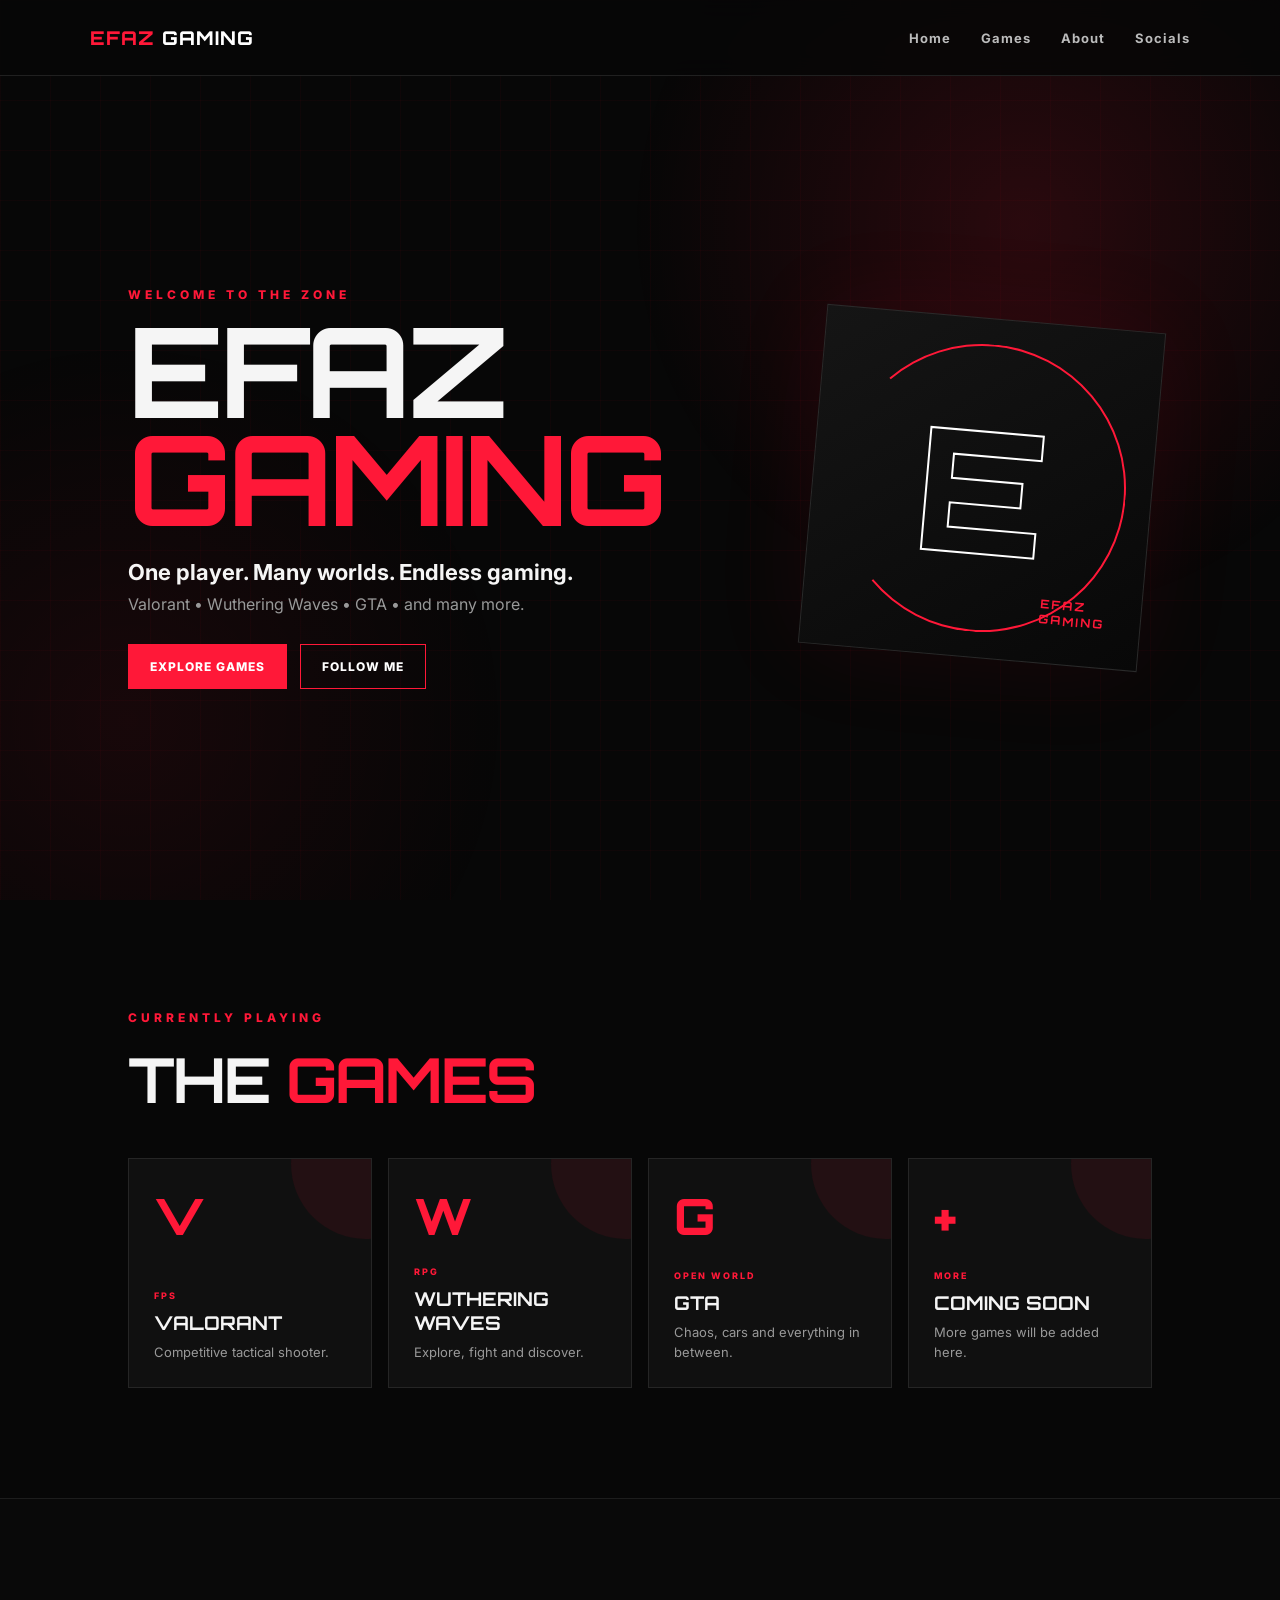
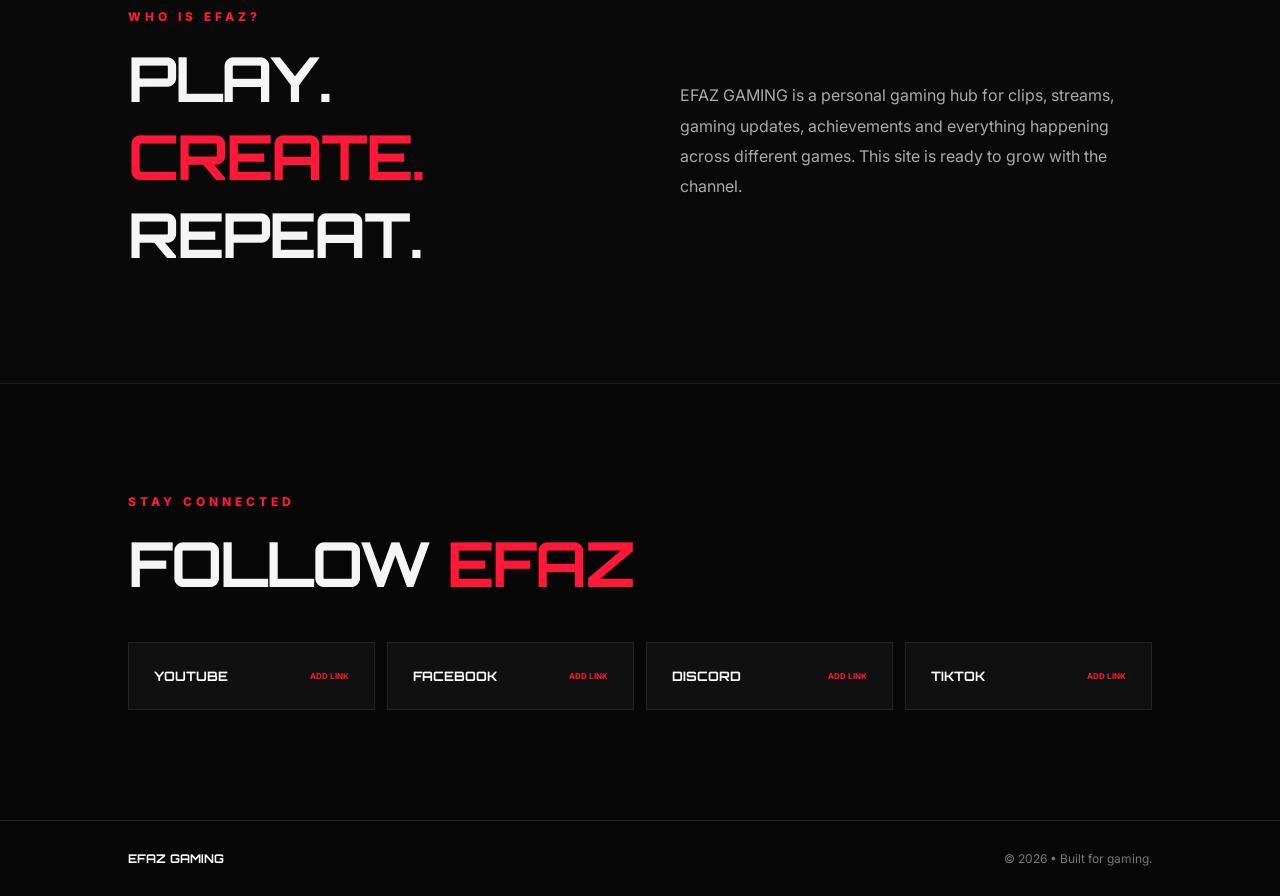
==== index.html @ 0eecc6de "Add files via upload" ====
<!DOCTYPE html>
<html lang="en">
<head>
<meta charset="UTF-8">
<meta name="viewport" content="width=device-width, initial-scale=1.0">
<title>EFAZ GAMING | Multi-Game Creator</title>
<meta name="description" content="EFAZ GAMING — Valorant, Wuthering Waves, GTA and more.">
<link rel="preconnect" href="https://fonts.googleapis.com">
<link rel="preconnect" href="https://fonts.gstatic.com" crossorigin>
<link href="https://fonts.googleapis.com/css2?family=Orbitron:wght@500;700;800&family=Inter:wght@400;600;700&display=swap" rel="stylesheet">
<link rel="stylesheet" href="style.css">
</head>
<body>
<div class="grid-bg"></div>

<header>
  <a class="brand" href="#home"><span>EFAZ</span> GAMING</a>
  <button class="menu" aria-label="Open menu">☰</button>
  <nav>
    <a href="#home">Home</a>
    <a href="#games">Games</a>
    <a href="#about">About</a>
    <a href="#socials">Socials</a>
  </nav>
</header>

<main>
<section id="home" class="hero">
  <div class="hero-copy">
    <p class="eyebrow">WELCOME TO THE ZONE</p>
    <h1>EFAZ<br><span>GAMING</span></h1>
    <p class="lead">One player. Many worlds. Endless gaming.</p>
    <p class="sub">Valorant • Wuthering Waves • GTA • and many more.</p>
    <div class="buttons">
      <a class="btn primary" href="#games">EXPLORE GAMES</a>
      <a class="btn ghost" href="#socials">FOLLOW ME</a>
    </div>
  </div>
  <div class="hero-mark">
    <div class="ring"></div>
    <div class="mark-text">E</div>
    <div class="mark-small">EFAZ<br>GAMING</div>
  </div>
</section>

<section id="games" class="section">
  <div class="section-head">
    <p class="eyebrow">CURRENTLY PLAYING</p>
    <h2>THE <span>GAMES</span></h2>
  </div>
  <div class="cards">
    <article class="card valorant">
      <div class="game-icon">V</div>
      <div><span class="tag">FPS</span><h3>VALORANT</h3><p>Competitive tactical shooter.</p></div>
    </article>
    <article class="card wuwa">
      <div class="game-icon">W</div>
      <div><span class="tag">RPG</span><h3>WUTHERING WAVES</h3><p>Explore, fight and discover.</p></div>
    </article>
    <article class="card gta">
      <div class="game-icon">G</div>
      <div><span class="tag">OPEN WORLD</span><h3>GTA</h3><p>Chaos, cars and everything in between.</p></div>
    </article>
    <article class="card more">
      <div class="game-icon">+</div>
      <div><span class="tag">MORE</span><h3>COMING SOON</h3><p>More games will be added here.</p></div>
    </article>
  </div>
</section>

<section id="about" class="about section">
  <div>
    <p class="eyebrow">WHO IS EFAZ?</p>
    <h2>PLAY. <span>CREATE.</span> REPEAT.</h2>
  </div>
  <p>EFAZ GAMING is a personal gaming hub for clips, streams, gaming updates, achievements and everything happening across different games. This site is ready to grow with the channel.</p>
</section>

<section id="socials" class="section socials">
  <div class="section-head">
    <p class="eyebrow">STAY CONNECTED</p>
    <h2>FOLLOW <span>EFAZ</span></h2>
  </div>
  <div class="social-grid">
    <a href="#" class="social">YOUTUBE <small>ADD LINK</small></a>
    <a href="#" class="social">FACEBOOK <small>ADD LINK</small></a>
    <a href="#" class="social">DISCORD <small>ADD LINK</small></a>
    <a href="#" class="social">TIKTOK <small>ADD LINK</small></a>
  </div>
</section>
</main>

<footer>
  <strong>EFAZ GAMING</strong>
  <span>© 2026 • Built for gaming.</span>
</footer>

<script>
const menu = document.querySelector('.menu');
const nav = document.querySelector('nav');
menu.addEventListener('click', () => nav.classList.toggle('open'));
document.querySelectorAll('nav a').forEach(a => a.addEventListener('click', () => nav.classList.remove('open')));
</script>
</body>
</html>
---- style.css ----
*{box-sizing:border-box;margin:0;padding:0}
:root{--red:#ff1838;--bg:#070707;--panel:#101010;--text:#f5f5f5;--muted:#999}
html{scroll-behavior:smooth}
body{background:var(--bg);color:var(--text);font-family:Inter,Arial,sans-serif;overflow-x:hidden}
.grid-bg{position:fixed;inset:0;z-index:-2;background:linear-gradient(rgba(255,24,56,.035) 1px,transparent 1px),linear-gradient(90deg,rgba(255,24,56,.035) 1px,transparent 1px);background-size:50px 50px}
body:before{content:"";position:fixed;inset:0;z-index:-1;background:radial-gradient(circle at 80% 25%,rgba(255,24,56,.14),transparent 32%),radial-gradient(circle at 10% 80%,rgba(255,24,56,.07),transparent 28%)}
header{height:76px;display:flex;align-items:center;justify-content:space-between;padding:0 7%;border-bottom:1px solid #202020;background:rgba(7,7,7,.82);backdrop-filter:blur(12px);position:sticky;top:0;z-index:10}
.brand{font:800 19px Orbitron,sans-serif;color:#fff;text-decoration:none;letter-spacing:1px}.brand span{color:var(--red)}
nav{display:flex;gap:30px}nav a{color:#bbb;text-decoration:none;font-size:13px;font-weight:700;letter-spacing:1px}nav a:hover{color:var(--red)}
.menu{display:none;background:none;border:0;color:#fff;font-size:25px}
.hero{min-height:calc(100vh - 76px);display:flex;align-items:center;justify-content:space-between;padding:70px 10%;gap:40px}
.hero-copy{max-width:700px}.eyebrow{color:var(--red);font-size:12px;font-weight:800;letter-spacing:4px;margin-bottom:15px}
h1,h2,h3,.brand{font-family:Orbitron,sans-serif}h1{font-size:clamp(58px,10vw,125px);line-height:.86;letter-spacing:-4px}h1 span,h2 span{color:var(--red)}
.lead{font-size:22px;font-weight:700;margin-top:27px}.sub{color:var(--muted);margin-top:9px}
.buttons{display:flex;gap:13px;margin-top:30px}.btn{padding:14px 21px;text-decoration:none;font-weight:800;font-size:12px;letter-spacing:1px;border:1px solid var(--red);transition:.2s}.primary{background:var(--red);color:#fff}.ghost{color:#fff}.btn:hover{transform:translateY(-3px);box-shadow:0 10px 30px rgba(255,24,56,.2)}
.hero-mark{width:340px;height:340px;border:1px solid #2a2a2a;position:relative;display:grid;place-items:center;transform:rotate(5deg);background:linear-gradient(145deg,#151515,#080808);box-shadow:0 0 100px rgba(255,24,56,.08)}
.ring{position:absolute;inset:25px;border:2px solid var(--red);border-radius:50%;border-left-color:transparent;animation:spin 8s linear infinite}.mark-text{font:800 170px Orbitron;color:transparent;-webkit-text-stroke:2px #fff}.mark-small{position:absolute;bottom:36px;right:35px;font:700 12px Orbitron;color:var(--red);letter-spacing:2px}
.section{padding:110px 10%}.section-head{margin-bottom:40px}h2{font-size:clamp(34px,5vw,62px);letter-spacing:-2px}
.cards{display:grid;grid-template-columns:repeat(4,1fr);gap:16px}.card{min-height:230px;background:var(--panel);border:1px solid #252525;padding:25px;display:flex;flex-direction:column;justify-content:space-between;position:relative;overflow:hidden;transition:.25s}.card:after{content:"";position:absolute;width:150px;height:150px;border-radius:50%;right:-70px;top:-70px;background:var(--red);opacity:.08}.card:hover{transform:translateY(-7px);border-color:#555}.game-icon{font:800 50px Orbitron;color:var(--red)}.tag{font-size:9px;color:var(--red);letter-spacing:2px;font-weight:800}.card h3{font-size:19px;margin:8px 0}.card p{font-size:13px;color:var(--muted);line-height:1.5}
.about{display:grid;grid-template-columns:1fr 1fr;gap:80px;align-items:center;border-top:1px solid #1d1d1d;border-bottom:1px solid #1d1d1d;background:#090909}.about>p{color:#aaa;line-height:1.9;font-size:16px}
.social-grid{display:grid;grid-template-columns:repeat(4,1fr);gap:12px}.social{padding:25px;background:#101010;border:1px solid #222;color:#fff;text-decoration:none;font:700 13px Orbitron;display:flex;justify-content:space-between;gap:15px}.social:hover{border-color:var(--red)}.social small{color:var(--red);font:700 8px Inter;align-self:center}
footer{padding:30px 10%;border-top:1px solid #222;display:flex;justify-content:space-between;color:#777;font-size:12px}footer strong{color:#fff;font-family:Orbitron}
@keyframes spin{to{transform:rotate(360deg)}}
@media(max-width:800px){header{padding:0 6%}.menu{display:block}nav{display:none;position:absolute;top:76px;left:0;right:0;background:#0b0b0b;padding:25px 7%;flex-direction:column;border-bottom:1px solid #222}.open{display:flex}.hero{padding:65px 7%;min-height:auto;flex-direction:column;align-items:flex-start}.hero-mark{width:250px;height:250px;align-self:center}.mark-text{font-size:120px}.cards{grid-template-columns:1fr 1fr}.about{grid-template-columns:1fr;gap:30px}.social-grid{grid-template-columns:1fr 1fr}.section{padding:80px 7%}footer{padding:25px 7%;flex-direction:column;gap:8px}}
@media(max-width:500px){.cards,.social-grid{grid-template-columns:1fr}.hero-mark{display:none}.buttons{flex-wrap:wrap}h1{font-size:65px}}
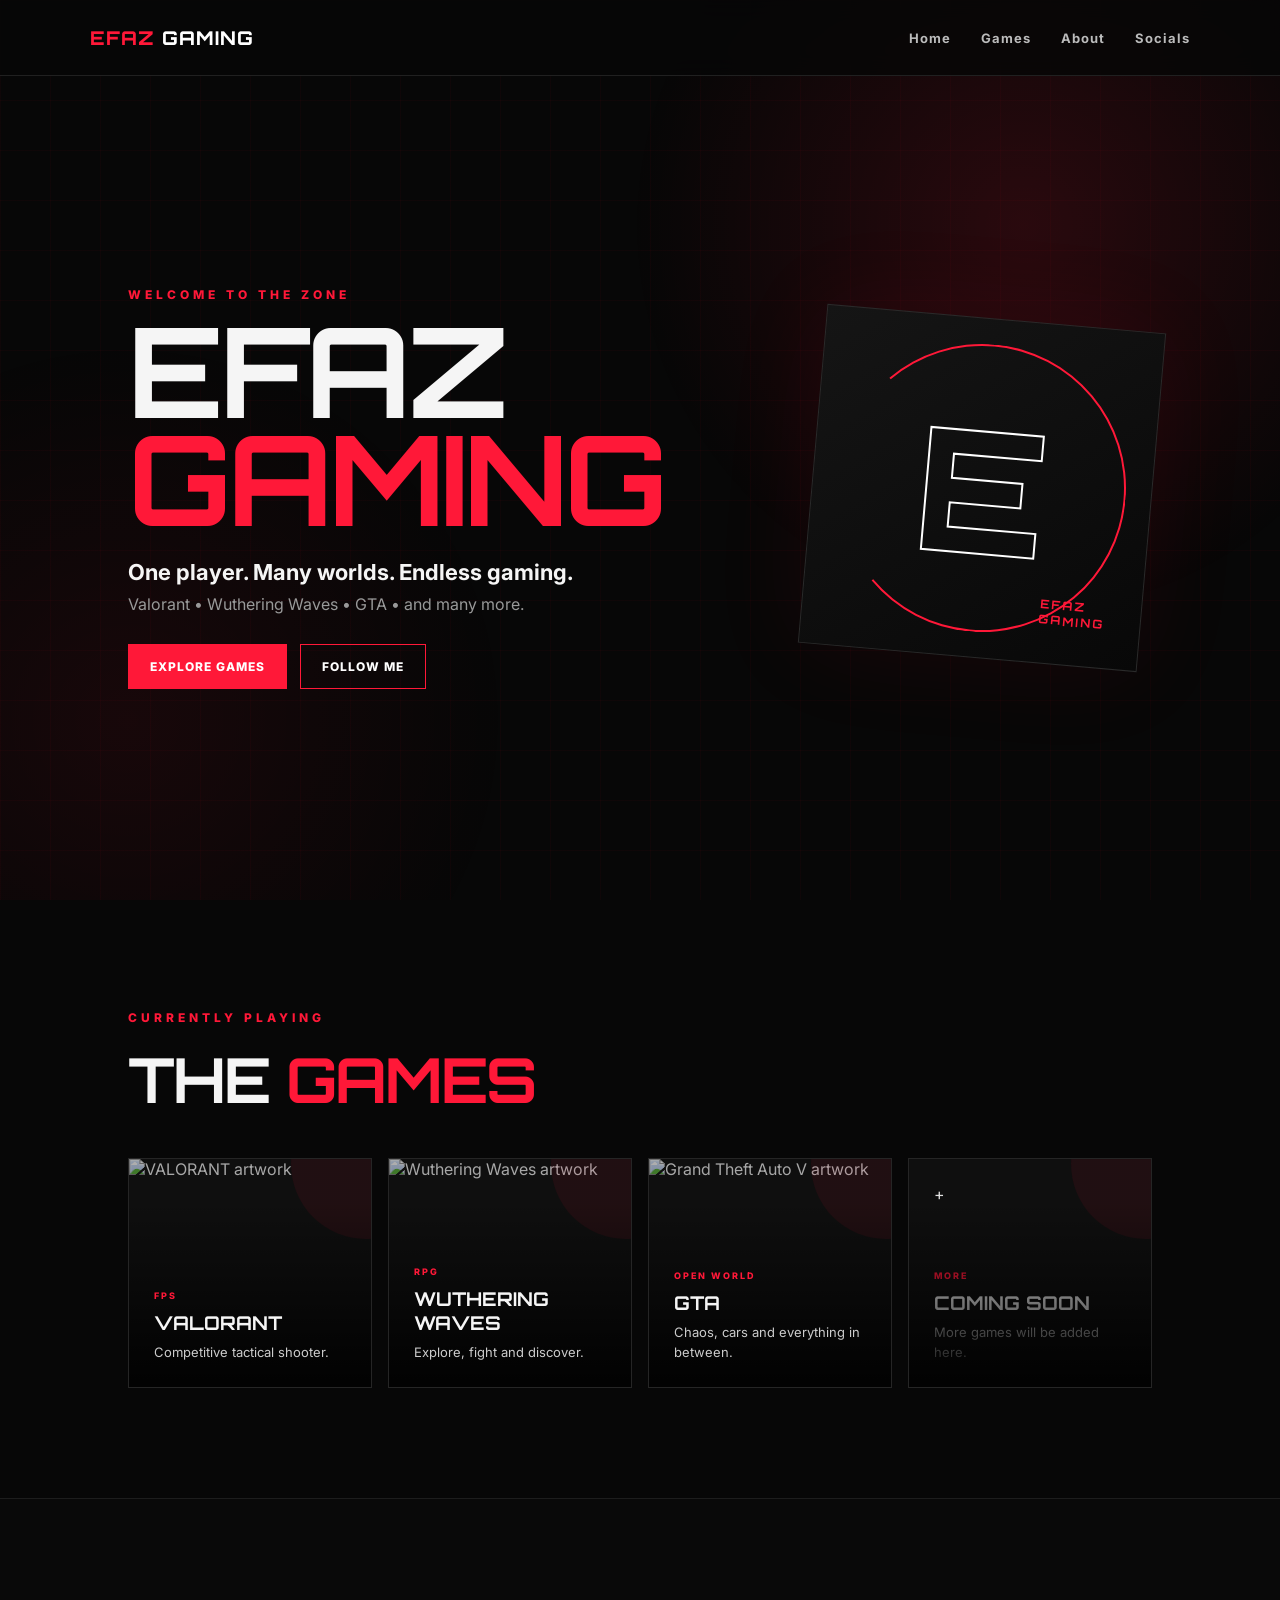
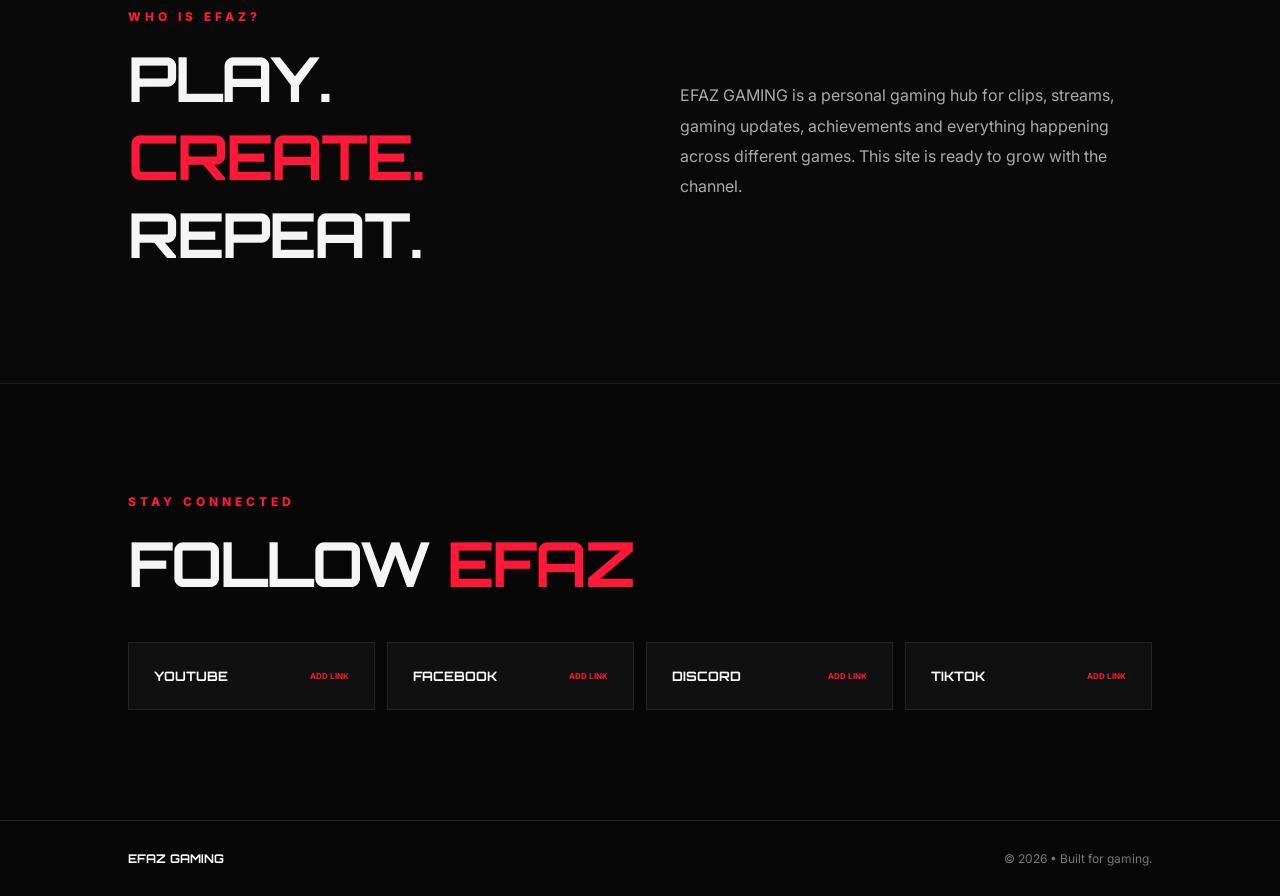
==== commit c8d97de9: "Add files via upload" ====
--- a/index.html
+++ b/index.html
@@ -50,16 +50,16 @@
   </div>
   <div class="cards">
     <article class="card valorant">
-      <div class="game-icon">V</div>
-      <div><span class="tag">FPS</span><h3>VALORANT</h3><p>Competitive tactical shooter.</p></div>
+      <img class="game-photo" src="https://www.washingtonpost.com/resizer/L-FezVuIJTTa89o_Wqt5HbWWnUs%3D/arc-anglerfish-washpost-prod-washpost/public/5RSLEPTG25GRZKEN6ITNF6R4MM.jpg" alt="VALORANT artwork">
+      <div class="card-content"><span class="tag">FPS</span><h3>VALORANT</h3><p>Competitive tactical shooter.</p></div>
     </article>
     <article class="card wuwa">
-      <div class="game-icon">W</div>
-      <div><span class="tag">RPG</span><h3>WUTHERING WAVES</h3><p>Explore, fight and discover.</p></div>
+      <img class="game-photo" src="https://cdn.gameleap.com/images/articles/art_w_45o2HeRx/art-img_f4Iwv8Th5/1x.webp" alt="Wuthering Waves artwork">
+      <div class="card-content"><span class="tag">RPG</span><h3>WUTHERING WAVES</h3><p>Explore, fight and discover.</p></div>
     </article>
     <article class="card gta">
-      <div class="game-icon">G</div>
-      <div><span class="tag">OPEN WORLD</span><h3>GTA</h3><p>Chaos, cars and everything in between.</p></div>
+      <img class="game-photo" src="https://img.huffingtonpost.com/asset/5d02bf252400005117909416.jpeg?ops=scalefit_1440" alt="Grand Theft Auto V artwork">
+      <div class="card-content"><span class="tag">OPEN WORLD</span><h3>GTA</h3><p>Chaos, cars and everything in between.</p></div>
     </article>
     <article class="card more">
       <div class="game-icon">+</div>
--- a/style.css
+++ b/style.css
@@ -16,7 +16,7 @@
 .hero-mark{width:340px;height:340px;border:1px solid #2a2a2a;position:relative;display:grid;place-items:center;transform:rotate(5deg);background:linear-gradient(145deg,#151515,#080808);box-shadow:0 0 100px rgba(255,24,56,.08)}
 .ring{position:absolute;inset:25px;border:2px solid var(--red);border-radius:50%;border-left-color:transparent;animation:spin 8s linear infinite}.mark-text{font:800 170px Orbitron;color:transparent;-webkit-text-stroke:2px #fff}.mark-small{position:absolute;bottom:36px;right:35px;font:700 12px Orbitron;color:var(--red);letter-spacing:2px}
 .section{padding:110px 10%}.section-head{margin-bottom:40px}h2{font-size:clamp(34px,5vw,62px);letter-spacing:-2px}
-.cards{display:grid;grid-template-columns:repeat(4,1fr);gap:16px}.card{min-height:230px;background:var(--panel);border:1px solid #252525;padding:25px;display:flex;flex-direction:column;justify-content:space-between;position:relative;overflow:hidden;transition:.25s}.card:after{content:"";position:absolute;width:150px;height:150px;border-radius:50%;right:-70px;top:-70px;background:var(--red);opacity:.08}.card:hover{transform:translateY(-7px);border-color:#555}.game-icon{font:800 50px Orbitron;color:var(--red)}.tag{font-size:9px;color:var(--red);letter-spacing:2px;font-weight:800}.card h3{font-size:19px;margin:8px 0}.card p{font-size:13px;color:var(--muted);line-height:1.5}
+.cards{display:grid;grid-template-columns:repeat(4,1fr);gap:16px}.card{min-height:230px;background:var(--panel);border:1px solid #252525;padding:25px;display:flex;flex-direction:column;justify-content:space-between;position:relative;overflow:hidden;transition:.25s}.card:after{content:"";position:absolute;width:150px;height:150px;border-radius:50%;right:-70px;top:-70px;background:var(--red);opacity:.08}.card:hover{transform:translateY(-7px);border-color:#555}.game-photo{position:absolute;inset:0;width:100%;height:100%;object-fit:cover;opacity:.72;transition:.35s}.card:before{content:"";position:absolute;inset:0;z-index:1;background:linear-gradient(180deg,rgba(0,0,0,.08) 20%,rgba(0,0,0,.9) 100%)}.card-content{position:relative;z-index:2;margin-top:auto}.card:hover .game-photo{transform:scale(1.06);opacity:.88}.tag{font-size:9px;color:var(--red);letter-spacing:2px;font-weight:800}.card h3{font-size:19px;margin:8px 0}.card p{font-size:13px;color:#ccc;line-height:1.5}
 .about{display:grid;grid-template-columns:1fr 1fr;gap:80px;align-items:center;border-top:1px solid #1d1d1d;border-bottom:1px solid #1d1d1d;background:#090909}.about>p{color:#aaa;line-height:1.9;font-size:16px}
 .social-grid{display:grid;grid-template-columns:repeat(4,1fr);gap:12px}.social{padding:25px;background:#101010;border:1px solid #222;color:#fff;text-decoration:none;font:700 13px Orbitron;display:flex;justify-content:space-between;gap:15px}.social:hover{border-color:var(--red)}.social small{color:var(--red);font:700 8px Inter;align-self:center}
 footer{padding:30px 10%;border-top:1px solid #222;display:flex;justify-content:space-between;color:#777;font-size:12px}footer strong{color:#fff;font-family:Orbitron}
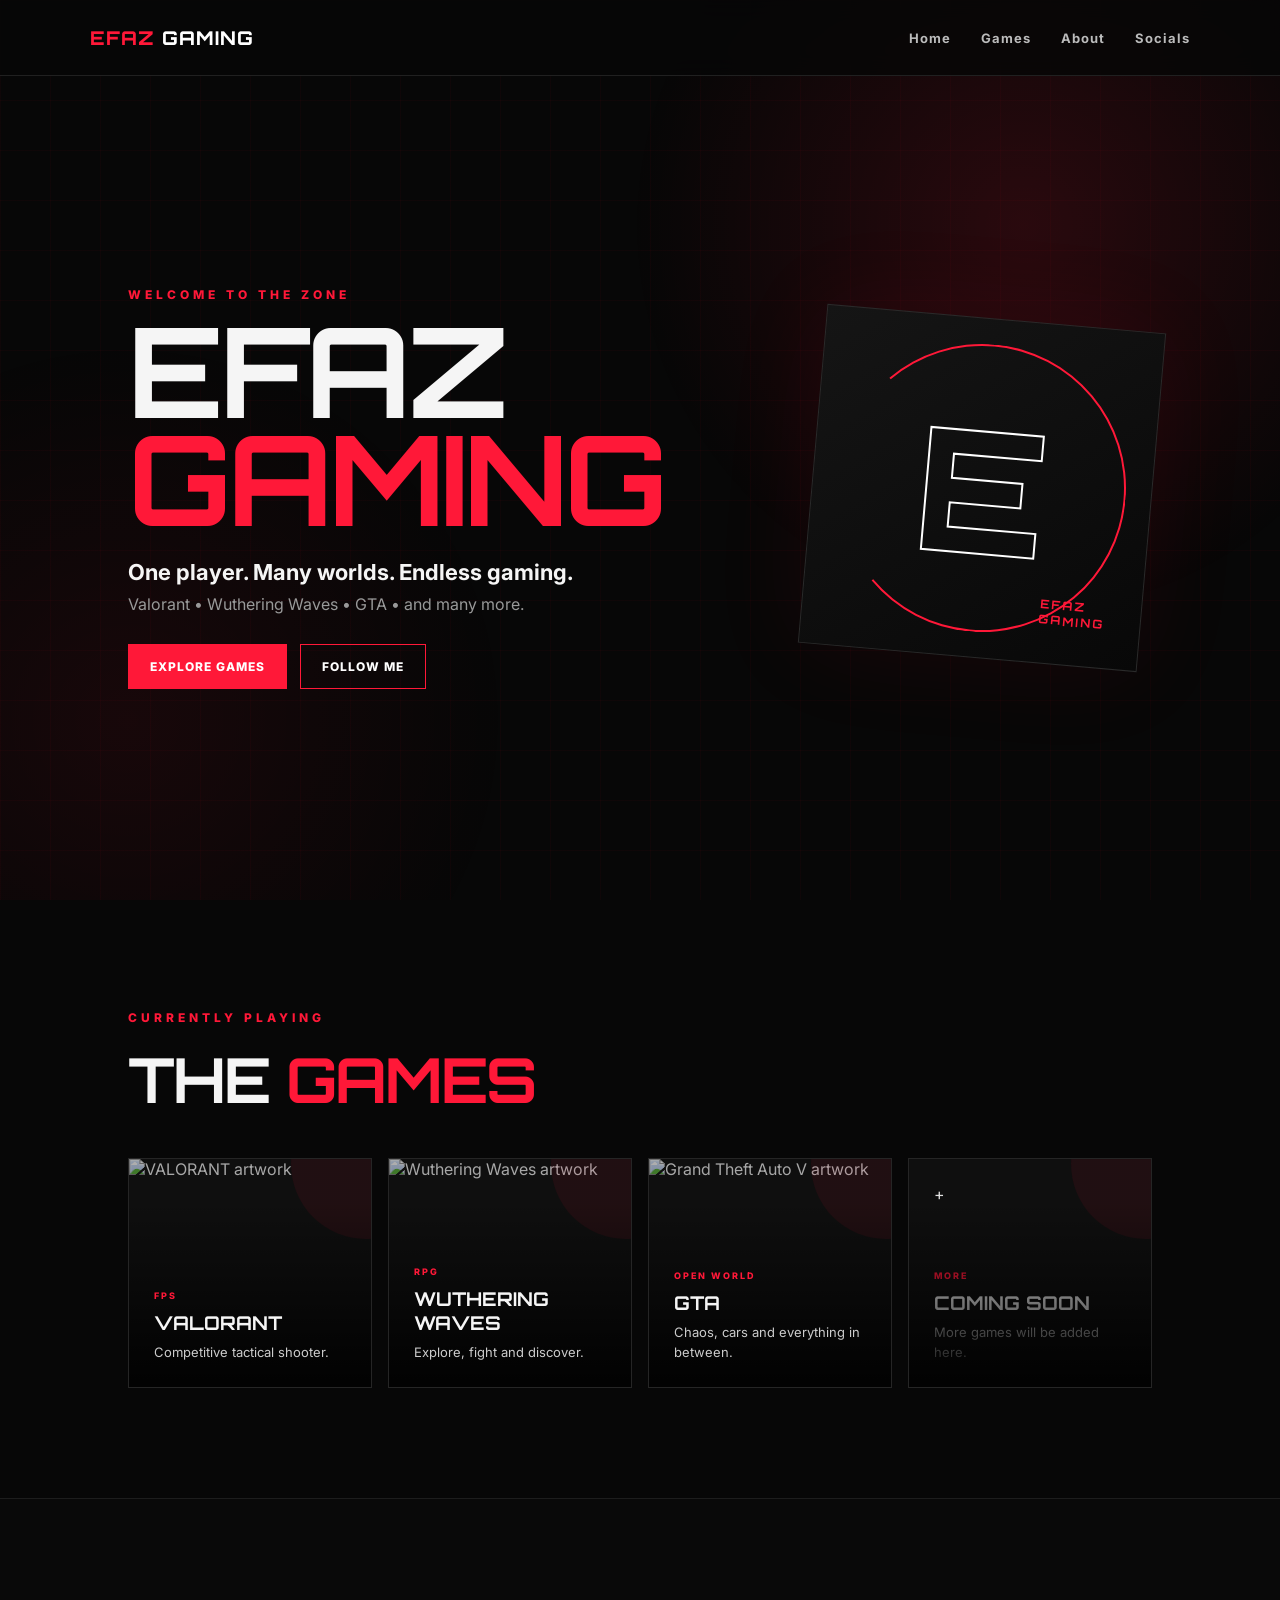
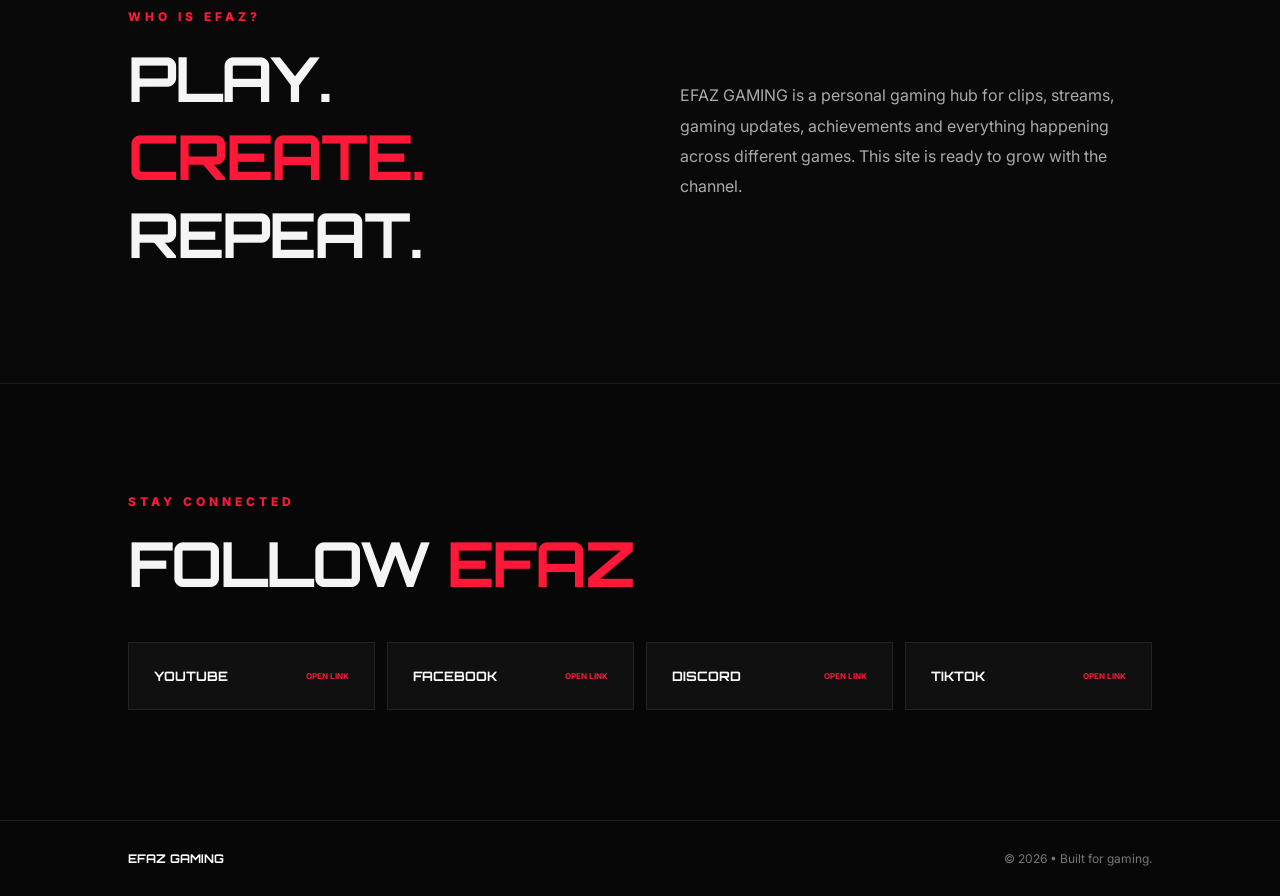
==== commit 8aa3500e: "Add files via upload" ====
--- a/index.html
+++ b/index.html
@@ -14,85 +14,88 @@
 <div class="grid-bg"></div>
 
 <header>
-  <a class="brand" href="#home"><span>EFAZ</span> GAMING</a>
-  <button class="menu" aria-label="Open menu">☰</button>
-  <nav>
-    <a href="#home">Home</a>
-    <a href="#games">Games</a>
-    <a href="#about">About</a>
-    <a href="#socials">Socials</a>
-  </nav>
+<a class="brand" href="#home"><span>EFAZ</span> GAMING</a>
+<button class="menu" aria-label="Open menu">☰</button>
+<nav>
+<a href="#home">Home</a>
+<a href="#games">Games</a>
+<a href="#about">About</a>
+<a href="#socials">Socials</a>
+</nav>
 </header>
 
 <main>
 <section id="home" class="hero">
-  <div class="hero-copy">
-    <p class="eyebrow">WELCOME TO THE ZONE</p>
-    <h1>EFAZ<br><span>GAMING</span></h1>
-    <p class="lead">One player. Many worlds. Endless gaming.</p>
-    <p class="sub">Valorant • Wuthering Waves • GTA • and many more.</p>
-    <div class="buttons">
-      <a class="btn primary" href="#games">EXPLORE GAMES</a>
-      <a class="btn ghost" href="#socials">FOLLOW ME</a>
-    </div>
-  </div>
-  <div class="hero-mark">
-    <div class="ring"></div>
-    <div class="mark-text">E</div>
-    <div class="mark-small">EFAZ<br>GAMING</div>
-  </div>
+<div class="hero-copy">
+<p class="eyebrow">WELCOME TO THE ZONE</p>
+<h1>EFAZ<br><span>GAMING</span></h1>
+<p class="lead">One player. Many worlds. Endless gaming.</p>
+<p class="sub">Valorant • Wuthering Waves • GTA • and many more.</p>
+<div class="buttons">
+<a class="btn primary" href="#games">EXPLORE GAMES</a>
+<a class="btn ghost" href="#socials">FOLLOW ME</a>
+</div>
+</div>
+<div class="hero-mark">
+<div class="ring"></div>
+<div class="mark-text">E</div>
+<div class="mark-small">EFAZ<br>GAMING</div>
+</div>
 </section>
 
 <section id="games" class="section">
-  <div class="section-head">
-    <p class="eyebrow">CURRENTLY PLAYING</p>
-    <h2>THE <span>GAMES</span></h2>
-  </div>
-  <div class="cards">
-    <article class="card valorant">
-      <img class="game-photo" src="https://www.washingtonpost.com/resizer/L-FezVuIJTTa89o_Wqt5HbWWnUs%3D/arc-anglerfish-washpost-prod-washpost/public/5RSLEPTG25GRZKEN6ITNF6R4MM.jpg" alt="VALORANT artwork">
-      <div class="card-content"><span class="tag">FPS</span><h3>VALORANT</h3><p>Competitive tactical shooter.</p></div>
-    </article>
-    <article class="card wuwa">
-      <img class="game-photo" src="https://cdn.gameleap.com/images/articles/art_w_45o2HeRx/art-img_f4Iwv8Th5/1x.webp" alt="Wuthering Waves artwork">
-      <div class="card-content"><span class="tag">RPG</span><h3>WUTHERING WAVES</h3><p>Explore, fight and discover.</p></div>
-    </article>
-    <article class="card gta">
-      <img class="game-photo" src="https://img.huffingtonpost.com/asset/5d02bf252400005117909416.jpeg?ops=scalefit_1440" alt="Grand Theft Auto V artwork">
-      <div class="card-content"><span class="tag">OPEN WORLD</span><h3>GTA</h3><p>Chaos, cars and everything in between.</p></div>
-    </article>
-    <article class="card more">
-      <div class="game-icon">+</div>
-      <div><span class="tag">MORE</span><h3>COMING SOON</h3><p>More games will be added here.</p></div>
-    </article>
-  </div>
+<div class="section-head">
+<p class="eyebrow">CURRENTLY PLAYING</p>
+<h2>THE <span>GAMES</span></h2>
+</div>
+<div class="cards">
+<article class="card valorant">
+<img class="game-photo" src="https://www.washingtonpost.com/resizer/L-FezVuIJTTa89o_Wqt5HbWWnUs%3D/arc-anglerfish-washpost-prod-washpost/public/5RSLEPTG25GRZKEN6ITNF6R4MM.jpg" alt="VALORANT artwork">
+<div class="card-content"><span class="tag">FPS</span><h3>VALORANT</h3><p>Competitive tactical shooter.</p></div>
+</article>
+
+<article class="card wuwa">
+<img class="game-photo" src="https://cdn.gameleap.com/images/articles/art_w_45o2HeRx/art-img_f4Iwv8Th5/1x.webp" alt="Wuthering Waves artwork">
+<div class="card-content"><span class="tag">RPG</span><h3>WUTHERING WAVES</h3><p>Explore, fight and discover.</p></div>
+</article>
+
+<article class="card gta">
+<img class="game-photo" src="https://img.huffingtonpost.com/asset/5d02bf252400005117909416.jpeg?ops=scalefit_1440" alt="Grand Theft Auto V artwork">
+<div class="card-content"><span class="tag">OPEN WORLD</span><h3>GTA</h3><p>Chaos, cars and everything in between.</p></div>
+</article>
+
+<article class="card more">
+<div class="game-icon">+</div>
+<div><span class="tag">MORE</span><h3>COMING SOON</h3><p>More games will be added here.</p></div>
+</article>
+</div>
 </section>
 
 <section id="about" class="about section">
-  <div>
-    <p class="eyebrow">WHO IS EFAZ?</p>
-    <h2>PLAY. <span>CREATE.</span> REPEAT.</h2>
-  </div>
-  <p>EFAZ GAMING is a personal gaming hub for clips, streams, gaming updates, achievements and everything happening across different games. This site is ready to grow with the channel.</p>
+<div>
+<p class="eyebrow">WHO IS EFAZ?</p>
+<h2>PLAY. <span>CREATE.</span> REPEAT.</h2>
+</div>
+<p>EFAZ GAMING is a personal gaming hub for clips, streams, gaming updates, achievements and everything happening across different games. This site is ready to grow with the channel.</p>
 </section>
 
 <section id="socials" class="section socials">
-  <div class="section-head">
-    <p class="eyebrow">STAY CONNECTED</p>
-    <h2>FOLLOW <span>EFAZ</span></h2>
-  </div>
-  <div class="social-grid">
-    <a href="#" class="social">YOUTUBE <small>ADD LINK</small></a>
-    <a href="#" class="social">FACEBOOK <small>ADD LINK</small></a>
-    <a href="#" class="social">DISCORD <small>ADD LINK</small></a>
-    <a href="#" class="social">TIKTOK <small>ADD LINK</small></a>
-  </div>
+<div class="section-head">
+<p class="eyebrow">STAY CONNECTED</p>
+<h2>FOLLOW <span>EFAZ</span></h2>
+</div>
+<div class="social-grid">
+<a href="https://youtube.com/@efaz123-h5h?si=s19gViumEplDOBd8" target="_blank" rel="noopener noreferrer" class="social">YOUTUBE <small>OPEN LINK</small></a>
+<a href="https://www.facebook.com/share/19hkDodcZb/" target="_blank" rel="noopener noreferrer" class="social">FACEBOOK <small>OPEN LINK</small></a>
+<a href="https://discord.gg/YcXfSS2XP" target="_blank" rel="noopener noreferrer" class="social">DISCORD <small>OPEN LINK</small></a>
+<a href="https://www.tiktok.com/@erfanul_efaz1?_r=1&_t=ZS-9AEYnXAh1Va" target="_blank" rel="noopener noreferrer" class="social">TIKTOK <small>OPEN LINK</small></a>
+</div>
 </section>
 </main>
 
 <footer>
-  <strong>EFAZ GAMING</strong>
-  <span>© 2026 • Built for gaming.</span>
+<strong>EFAZ GAMING</strong>
+<span>© 2026 • Built for gaming.</span>
 </footer>
 
 <script>
@@ -102,4 +105,4 @@
 document.querySelectorAll('nav a').forEach(a => a.addEventListener('click', () => nav.classList.remove('open')));
 </script>
 </body>
-</html>+</html>
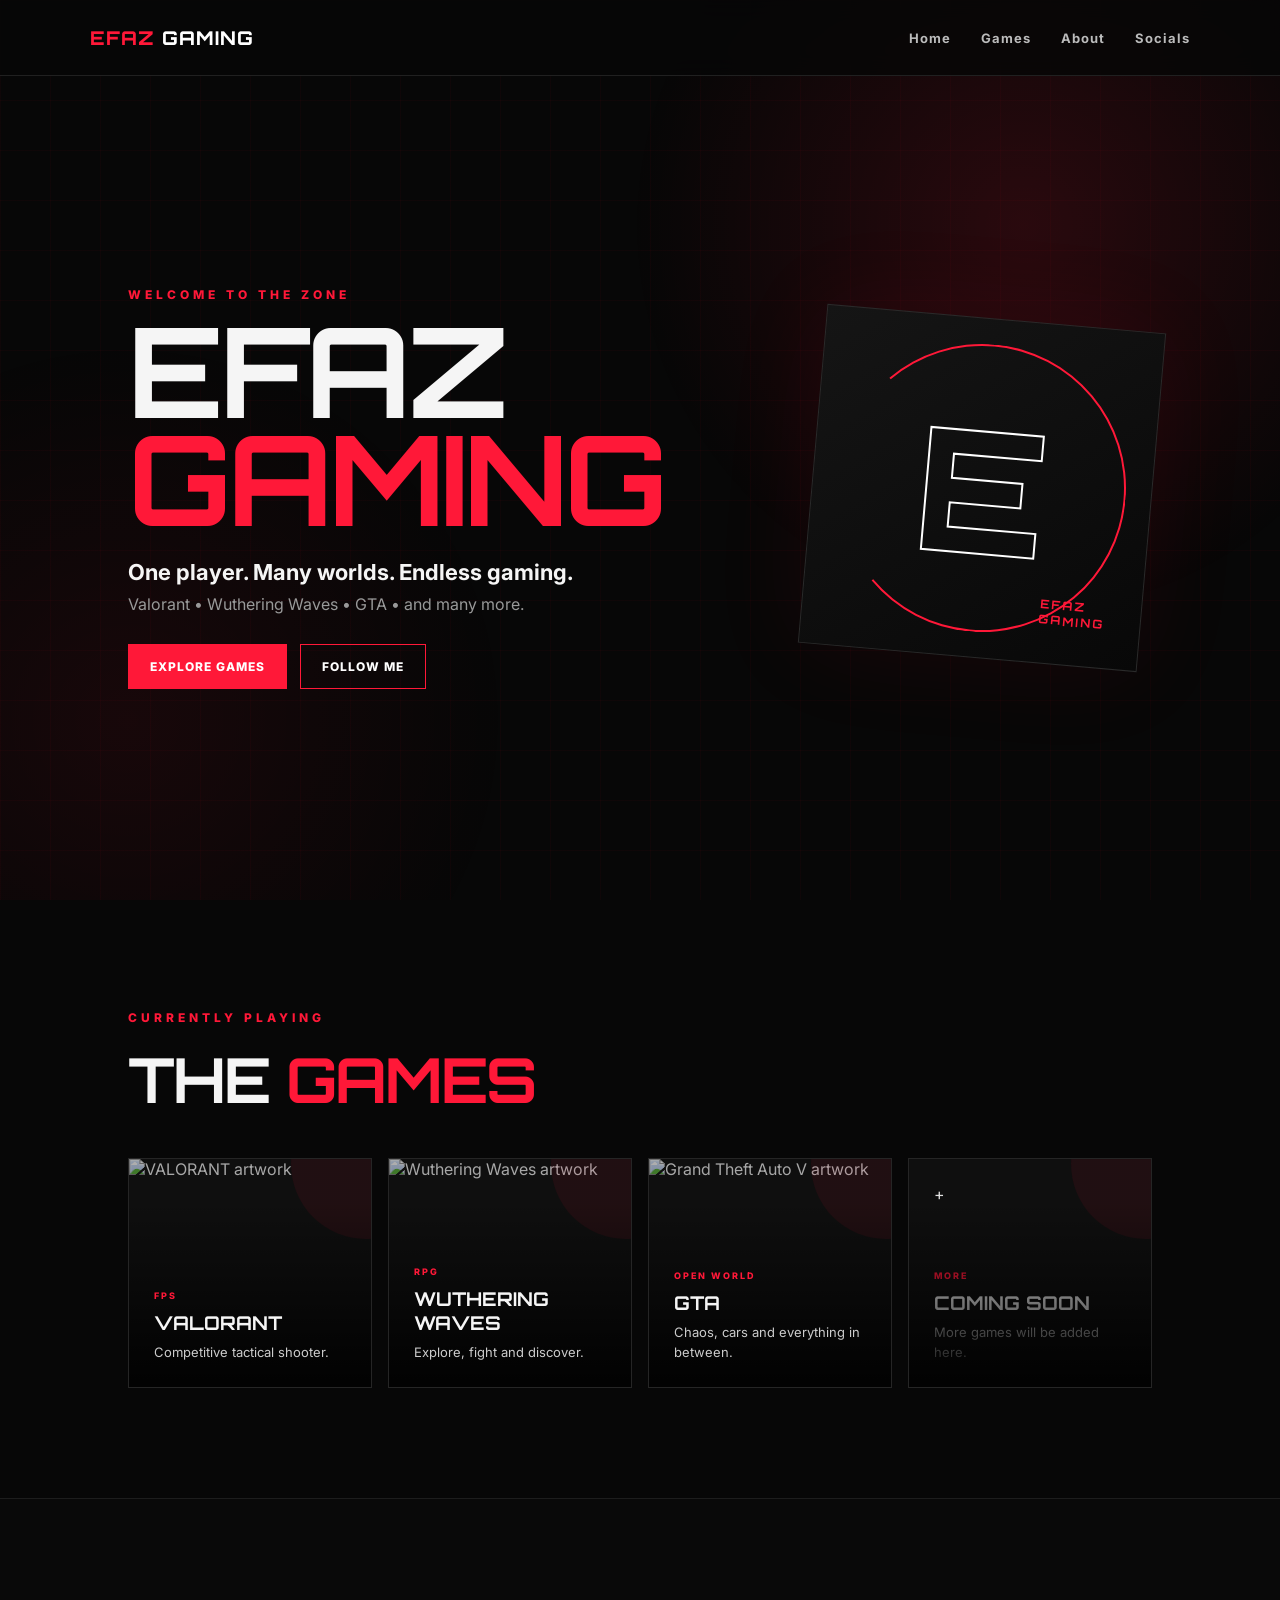
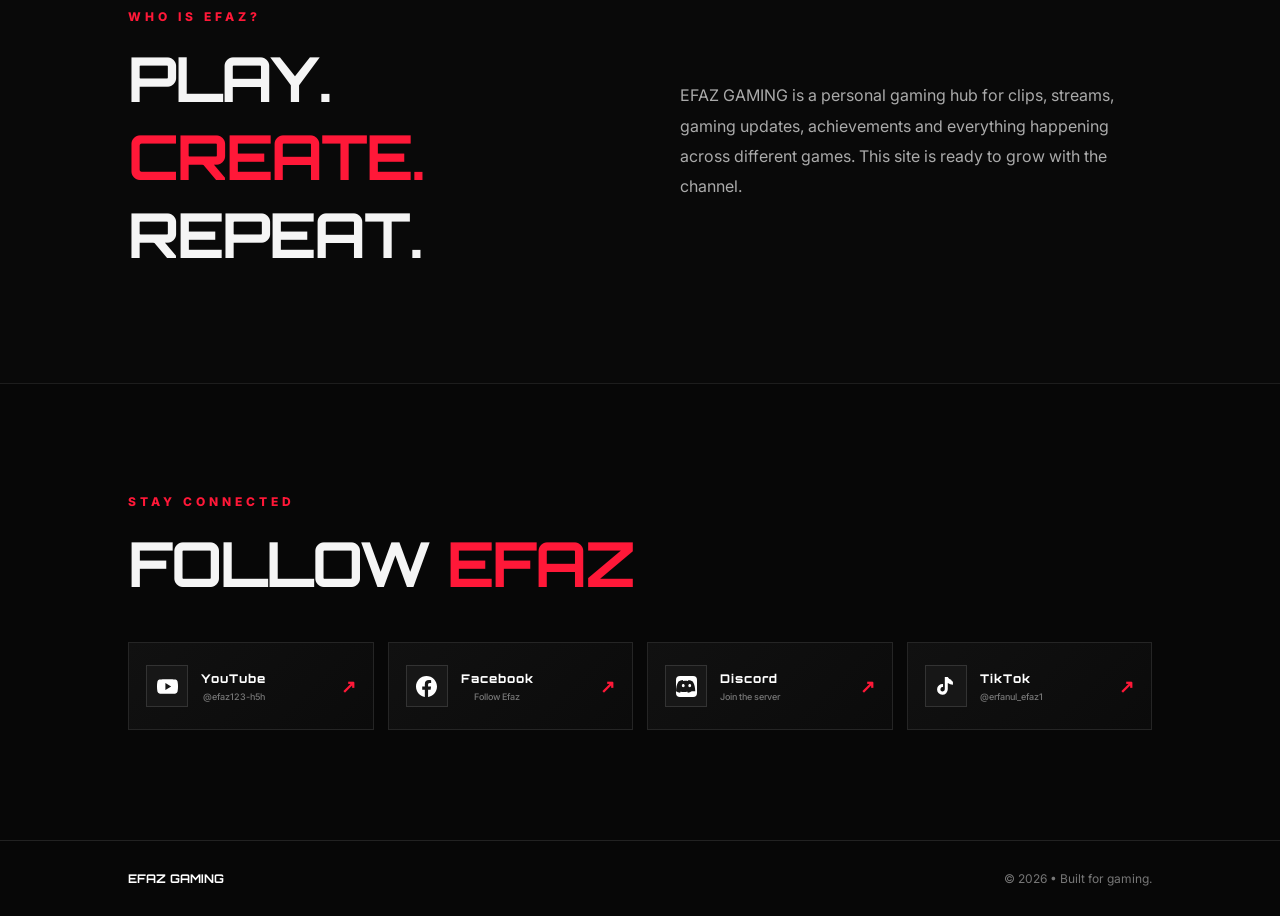
==== commit c77ef547: "Add files via upload" ====
--- a/index.html
+++ b/index.html
@@ -85,10 +85,22 @@
 <h2>FOLLOW <span>EFAZ</span></h2>
 </div>
 <div class="social-grid">
-<a href="https://youtube.com/@efaz123-h5h?si=s19gViumEplDOBd8" target="_blank" rel="noopener noreferrer" class="social">YOUTUBE <small>OPEN LINK</small></a>
-<a href="https://www.facebook.com/share/19hkDodcZb/" target="_blank" rel="noopener noreferrer" class="social">FACEBOOK <small>OPEN LINK</small></a>
-<a href="https://discord.gg/YcXfSS2XP" target="_blank" rel="noopener noreferrer" class="social">DISCORD <small>OPEN LINK</small></a>
-<a href="https://www.tiktok.com/@erfanul_efaz1?_r=1&_t=ZS-9AEYnXAh1Va" target="_blank" rel="noopener noreferrer" class="social">TIKTOK <small>OPEN LINK</small></a>
+<a href="https://youtube.com/@efaz123-h5h?si=s19gViumEplDOBd8" target="_blank" rel="noopener noreferrer" class="social youtube">
+  <span class="social-icon" aria-hidden="true"><svg viewBox="0 0 24 24"><path d="M23.5 6.2a3 3 0 0 0-2.1-2.1C19.5 3.6 12 3.6 12 3.6s-7.5 0-9.4.5A3 3 0 0 0 .5 6.2 31 31 0 0 0 0 12a31 31 0 0 0 .5 5.8 3 3 0 0 0 2.1 2.1c1.9.5 9.4.5 9.4.5s7.5 0 9.4-.5a3 3 0 0 0 2.1-2.1A31 31 0 0 0 24 12a31 31 0 0 0-.5-5.8ZM9.6 15.9V8.1l6.6 3.9-6.6 3.9Z"/></svg></span>
+  <span><strong>YouTube</strong><small>@efaz123-h5h</small></span><b>↗</b>
+</a>
+<a href="https://www.facebook.com/share/19hkDodcZb/" target="_blank" rel="noopener noreferrer" class="social facebook">
+  <span class="social-icon" aria-hidden="true"><svg viewBox="0 0 24 24"><path d="M24 12.1C24 5.5 18.6.1 12 .1S0 5.5 0 12.1c0 6 4.4 11 10.1 11.9v-8.4H7.1v-3.5h3V9.4c0-3 1.8-4.7 4.5-4.7 1.3 0 2.7.2 2.7.2v3h-1.5c-1.5 0-2 1-2 1.9v2.3h3.4l-.5 3.5h-2.9V24C19.6 23.1 24 18.1 24 12.1Z"/></svg></span>
+  <span><strong>Facebook</strong><small>Follow Efaz</small></span><b>↗</b>
+</a>
+<a href="https://discord.gg/YcXfSS2XP" target="_blank" rel="noopener noreferrer" class="social discord">
+  <span class="social-icon" aria-hidden="true"><svg viewBox="0 0 24 24"><path d="M19.5 0h-15A4.5 4.5 0 0 0 0 4.5v15A4.5 4.5 0 0 0 4.5 24h15a4.5 4.5 0 0 0 4.5-4.5v-15A4.5 4.5 0 0 0 19.5 0ZM18 17.3c-1.3 1-2.8 1.5-4.4 1.7l-.9-1.2c.3-.1.7-.3 1-.5-2.9 1.4-6.3 1.4-9.2 0 .3.2.7.4 1 .5l-.9 1.2C3 18.8 1.5 18.3 0 17.3c.1-4.2.9-7.7 2.9-10.9 1.5-1.1 3.1-1.7 4.8-1.9l.6 1.1c1.8-.3 3.6-.3 5.4 0l.6-1.1c1.7.2 3.3.8 4.8 1.9 2 3.2 2.8 6.7 2.9 10.9ZM8.3 12.8c-.9 0-1.6-.8-1.6-1.8s.7-1.8 1.6-1.8 1.6.8 1.6 1.8-.7 1.8-1.6 1.8Zm7.4 0c-.9 0-1.6-.8-1.6-1.8s.7-1.8 1.6-1.8 1.6.8 1.6 1.8-.7 1.8-1.6 1.8Z"/></svg></span>
+  <span><strong>Discord</strong><small>Join the server</small></span><b>↗</b>
+</a>
+<a href="https://www.tiktok.com/@erfanul_efaz1?_r=1&_t=ZS-9AEYnXAh1Va" target="_blank" rel="noopener noreferrer" class="social tiktok">
+  <span class="social-icon" aria-hidden="true"><svg viewBox="0 0 24 24"><path d="M18.4 4.2A6.5 6.5 0 0 1 14.6 1h-3.4v14.1a2.5 2.5 0 1 1-2-2.4V9.2a6.1 6.1 0 1 0 5.4 6V8.1a10 10 0 0 0 5.9 1.9V6.6a6.5 6.5 0 0 1-2.1-2.4Z"/></svg></span>
+  <span><strong>TikTok</strong><small>@erfanul_efaz1</small></span><b>↗</b>
+</a>
 </div>
 </section>
 </main>
--- a/style.css
+++ b/style.css
@@ -23,3 +23,21 @@
 @keyframes spin{to{transform:rotate(360deg)}}
 @media(max-width:800px){header{padding:0 6%}.menu{display:block}nav{display:none;position:absolute;top:76px;left:0;right:0;background:#0b0b0b;padding:25px 7%;flex-direction:column;border-bottom:1px solid #222}.open{display:flex}.hero{padding:65px 7%;min-height:auto;flex-direction:column;align-items:flex-start}.hero-mark{width:250px;height:250px;align-self:center}.mark-text{font-size:120px}.cards{grid-template-columns:1fr 1fr}.about{grid-template-columns:1fr;gap:30px}.social-grid{grid-template-columns:1fr 1fr}.section{padding:80px 7%}footer{padding:25px 7%;flex-direction:column;gap:8px}}
 @media(max-width:500px){.cards,.social-grid{grid-template-columns:1fr}.hero-mark{display:none}.buttons{flex-wrap:wrap}h1{font-size:65px}}
+
+/* Gaming social cards */
+.social-grid{gap:14px}
+.social{position:relative;overflow:hidden;align-items:center;justify-content:flex-start;min-height:88px;padding:18px 17px;gap:13px;border:1px solid #252525;background:linear-gradient(135deg,#111 0%,#0b0b0b 100%);transition:transform .22s ease,border-color .22s ease,box-shadow .22s ease}
+.social:before{content:"";position:absolute;inset:0;background:linear-gradient(110deg,transparent 20%,rgba(255,24,56,.10),transparent 75%);transform:translateX(-110%);transition:.5s}
+.social:hover{transform:translateY(-5px);border-color:var(--red);box-shadow:0 12px 35px rgba(255,24,56,.13)}
+.social:hover:before{transform:translateX(110%)}
+.social-icon{width:42px;height:42px;min-width:42px;display:grid;place-items:center;border:1px solid #333;background:#171717;position:relative;z-index:1}
+.social-icon svg{width:21px;height:21px;fill:#fff}
+.social span:nth-child(2){display:flex;flex-direction:column;gap:5px;position:relative;z-index:1}
+.social strong{font:800 12px Orbitron,sans-serif;letter-spacing:1px;color:#fff}
+.social small{font:500 9px Inter,sans-serif;color:#777}
+.social>b{margin-left:auto;color:var(--red);font-size:18px;position:relative;z-index:1}
+.social.youtube:hover .social-icon{background:#ff0033;border-color:#ff0033}
+.social.facebook:hover .social-icon{background:#1877f2;border-color:#1877f2}
+.social.discord:hover .social-icon{background:#5865f2;border-color:#5865f2}
+.social.tiktok:hover .social-icon{background:#111;border-color:#fff}
+@media(max-width:800px){.social{min-height:82px}}
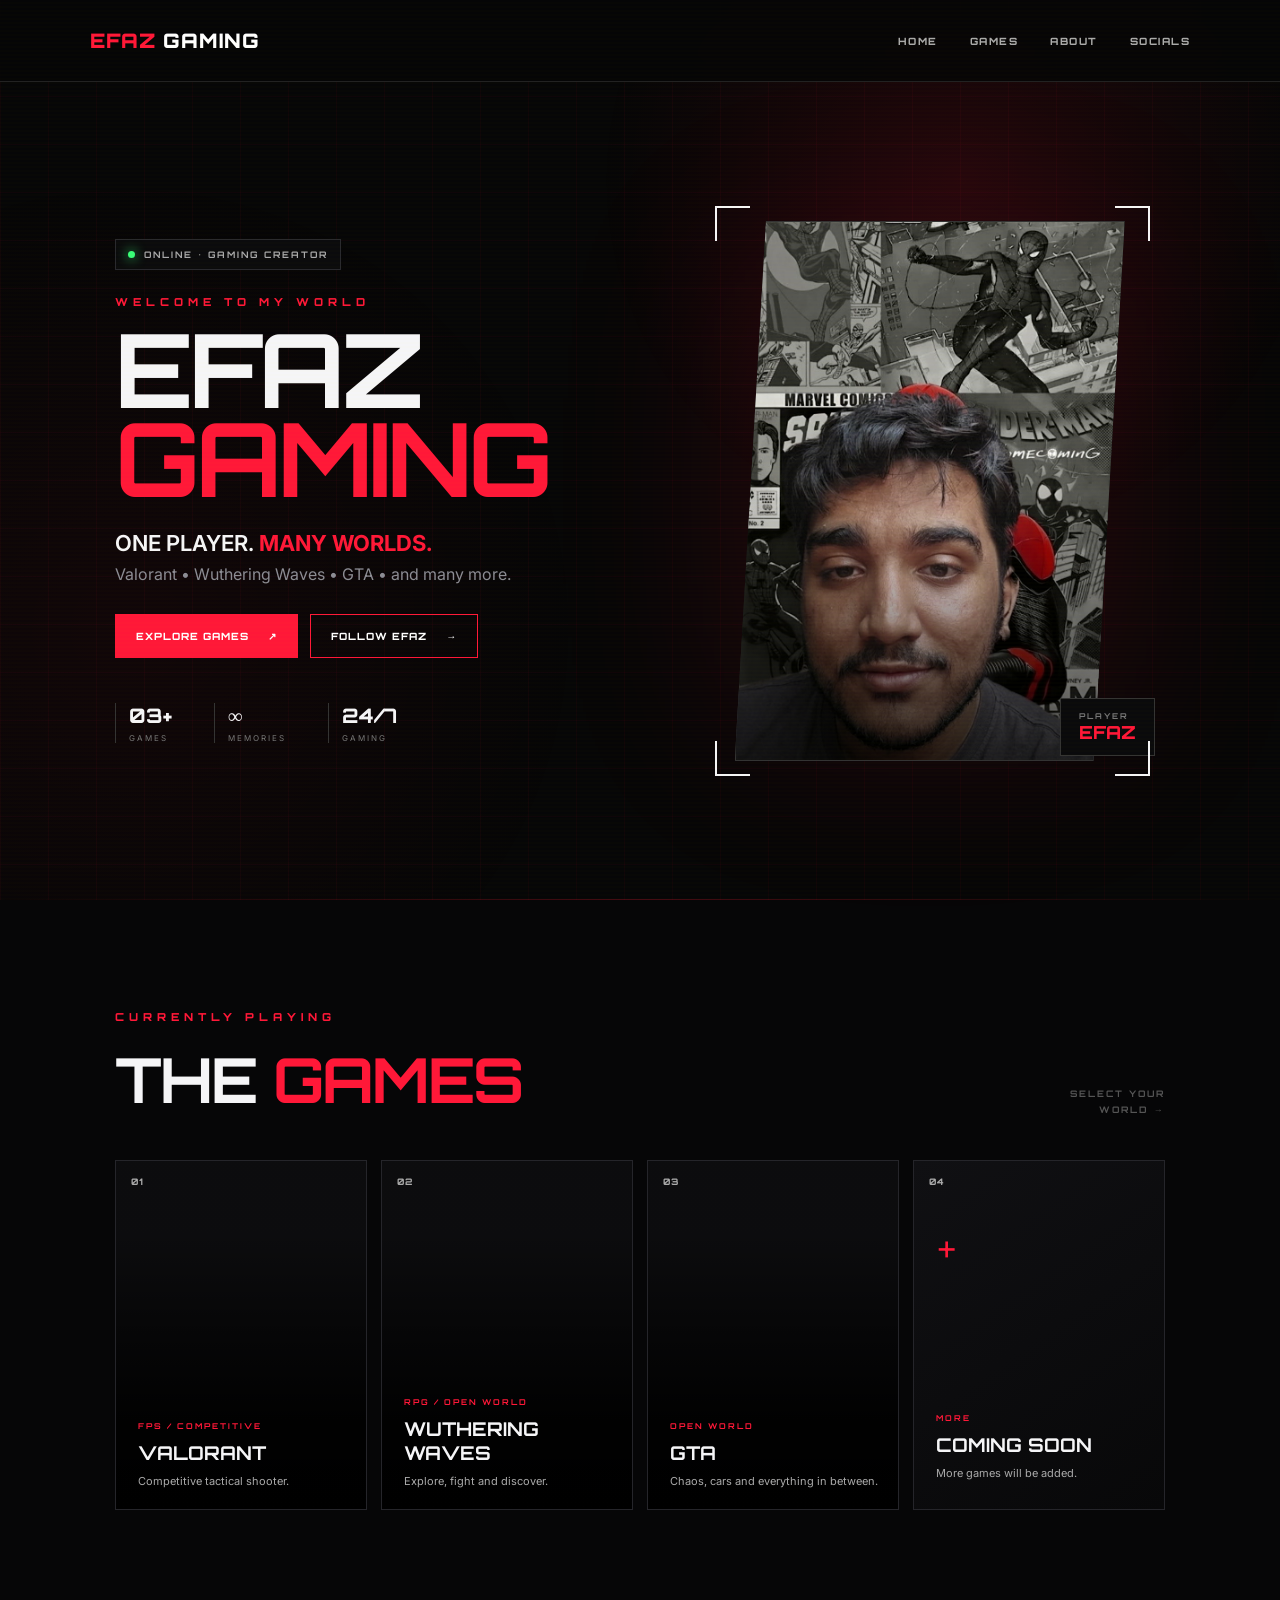
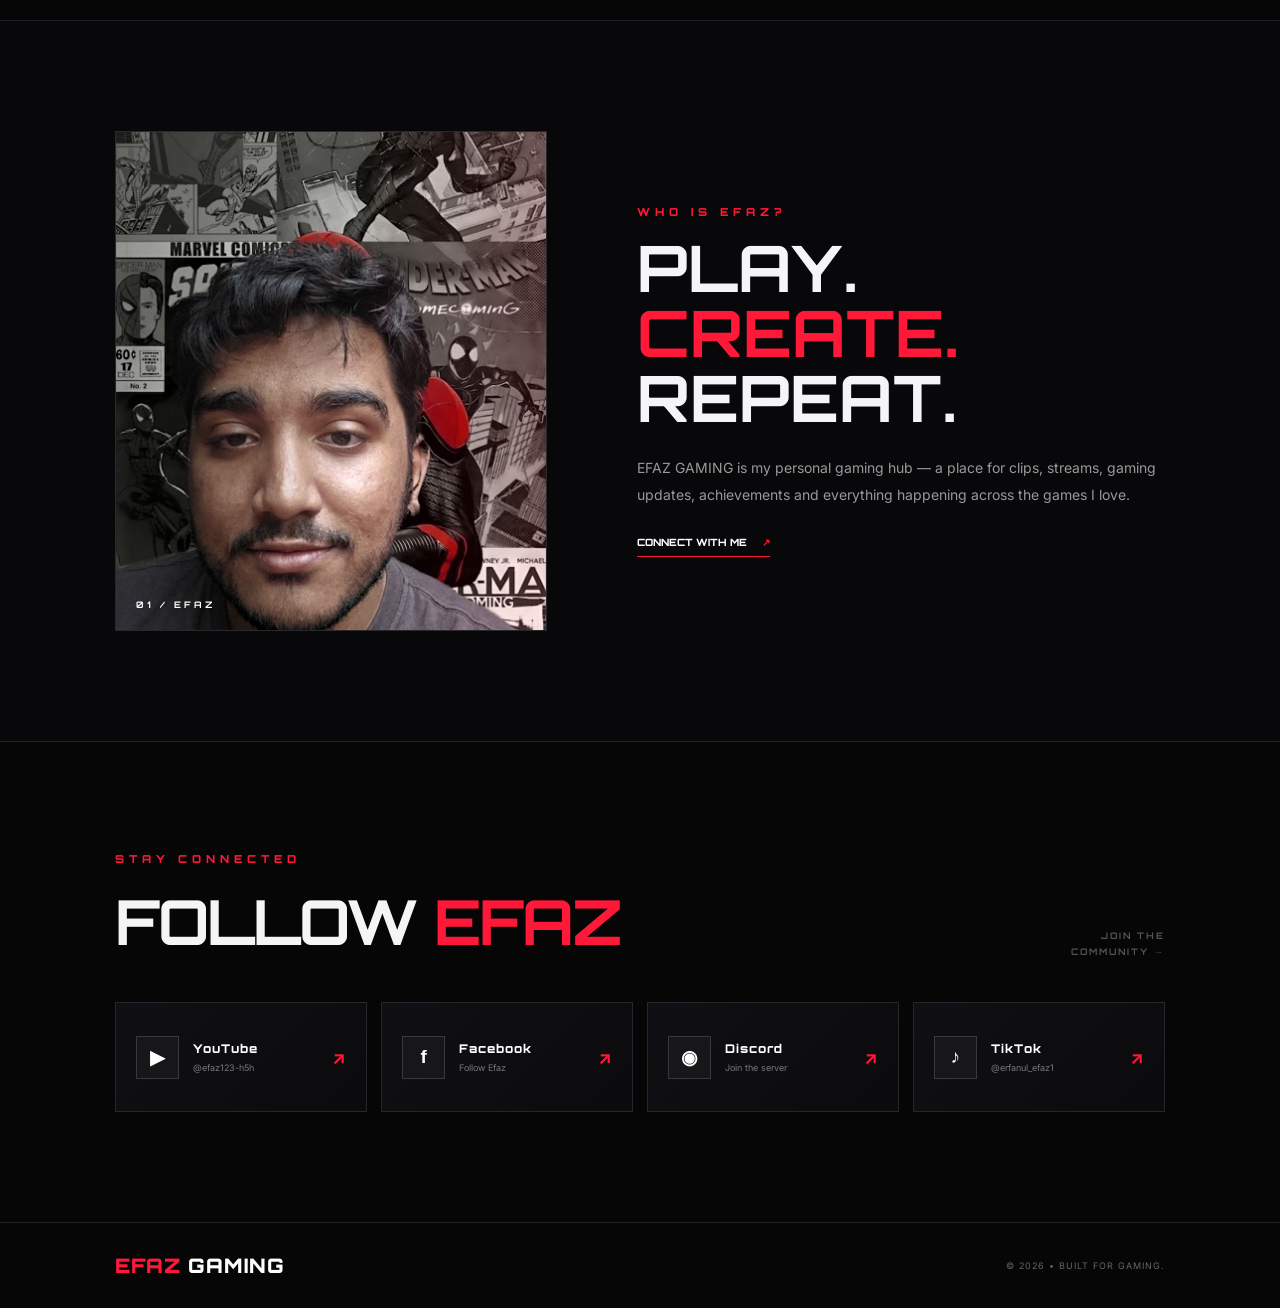
==== commit 2bc6bfbf: "Add files via upload" ====
--- a/index.html
+++ b/index.html
@@ -3,118 +3,79 @@
 <head>
 <meta charset="UTF-8">
 <meta name="viewport" content="width=device-width, initial-scale=1.0">
-<title>EFAZ GAMING | Multi-Game Creator</title>
-<meta name="description" content="EFAZ GAMING — Valorant, Wuthering Waves, GTA and more.">
+<title>EFAZ GAMING — Official Gaming Hub</title>
+<meta name="description" content="EFAZ GAMING — gaming, clips, streams and more.">
 <link rel="preconnect" href="https://fonts.googleapis.com">
 <link rel="preconnect" href="https://fonts.gstatic.com" crossorigin>
-<link href="https://fonts.googleapis.com/css2?family=Orbitron:wght@500;700;800&family=Inter:wght@400;600;700&display=swap" rel="stylesheet">
+<link href="https://fonts.googleapis.com/css2?family=Orbitron:wght@500;600;700;800;900&family=Inter:wght@400;500;600;700;800&display=swap" rel="stylesheet">
 <link rel="stylesheet" href="style.css">
 </head>
 <body>
-<div class="grid-bg"></div>
+<div class="scanlines"></div>
+<div class="grid"></div>
 
-<header>
-<a class="brand" href="#home"><span>EFAZ</span> GAMING</a>
-<button class="menu" aria-label="Open menu">☰</button>
-<nav>
-<a href="#home">Home</a>
-<a href="#games">Games</a>
-<a href="#about">About</a>
-<a href="#socials">Socials</a>
-</nav>
+<header class="site-header">
+  <a class="logo" href="#home"><span>EFAZ</span> GAMING</a>
+  <button class="menu" aria-label="Open menu">☰</button>
+  <nav>
+    <a href="#home">HOME</a><a href="#games">GAMES</a><a href="#about">ABOUT</a><a href="#socials">SOCIALS</a>
+  </nav>
 </header>
 
 <main>
 <section id="home" class="hero">
-<div class="hero-copy">
-<p class="eyebrow">WELCOME TO THE ZONE</p>
-<h1>EFAZ<br><span>GAMING</span></h1>
-<p class="lead">One player. Many worlds. Endless gaming.</p>
-<p class="sub">Valorant • Wuthering Waves • GTA • and many more.</p>
-<div class="buttons">
-<a class="btn primary" href="#games">EXPLORE GAMES</a>
-<a class="btn ghost" href="#socials">FOLLOW ME</a>
-</div>
-</div>
-<div class="hero-mark">
-<div class="ring"></div>
-<div class="mark-text">E</div>
-<div class="mark-small">EFAZ<br>GAMING</div>
-</div>
+  <div class="hero-copy">
+    <div class="status"><i></i> ONLINE • GAMING CREATOR</div>
+    <p class="eyebrow">WELCOME TO MY WORLD</p>
+    <h1>EFAZ<br><span>GAMING</span></h1>
+    <p class="hero-title">ONE PLAYER. <b>MANY WORLDS.</b></p>
+    <p class="hero-sub">Valorant • Wuthering Waves • GTA • and many more.</p>
+    <div class="actions">
+      <a class="btn primary" href="#games">EXPLORE GAMES <b>↗</b></a>
+      <a class="btn outline" href="#socials">FOLLOW EFAZ <b>→</b></a>
+    </div>
+    <div class="stats"><div><strong>03+</strong><span>GAMES</span></div><div><strong>∞</strong><span>MEMORIES</span></div><div><strong>24/7</strong><span>GAMING</span></div></div>
+  </div>
+
+  <div class="portrait-wrap">
+    <div class="portrait-glow"></div>
+    <div class="portrait-frame"><img src="efaz-photo.jpg" alt="Efaz"></div>
+    <div class="portrait-label"><span>PLAYER</span><strong>EFAZ</strong></div>
+    <div class="corner c1"></div><div class="corner c2"></div><div class="corner c3"></div><div class="corner c4"></div>
+  </div>
 </section>
 
 <section id="games" class="section">
-<div class="section-head">
-<p class="eyebrow">CURRENTLY PLAYING</p>
-<h2>THE <span>GAMES</span></h2>
-</div>
-<div class="cards">
-<article class="card valorant">
-<img class="game-photo" src="https://www.washingtonpost.com/resizer/L-FezVuIJTTa89o_Wqt5HbWWnUs%3D/arc-anglerfish-washpost-prod-washpost/public/5RSLEPTG25GRZKEN6ITNF6R4MM.jpg" alt="VALORANT artwork">
-<div class="card-content"><span class="tag">FPS</span><h3>VALORANT</h3><p>Competitive tactical shooter.</p></div>
-</article>
-
-<article class="card wuwa">
-<img class="game-photo" src="https://cdn.gameleap.com/images/articles/art_w_45o2HeRx/art-img_f4Iwv8Th5/1x.webp" alt="Wuthering Waves artwork">
-<div class="card-content"><span class="tag">RPG</span><h3>WUTHERING WAVES</h3><p>Explore, fight and discover.</p></div>
-</article>
-
-<article class="card gta">
-<img class="game-photo" src="https://img.huffingtonpost.com/asset/5d02bf252400005117909416.jpeg?ops=scalefit_1440" alt="Grand Theft Auto V artwork">
-<div class="card-content"><span class="tag">OPEN WORLD</span><h3>GTA</h3><p>Chaos, cars and everything in between.</p></div>
-</article>
-
-<article class="card more">
-<div class="game-icon">+</div>
-<div><span class="tag">MORE</span><h3>COMING SOON</h3><p>More games will be added here.</p></div>
-</article>
-</div>
+  <div class="section-top"><div><p class="eyebrow">CURRENTLY PLAYING</p><h2>THE <span>GAMES</span></h2></div><p class="section-note">SELECT YOUR<br>WORLD →</p></div>
+  <div class="game-grid">
+    <article class="game-card"><div class="game-num">01</div><div class="game-art valorant"></div><div class="game-info"><small>FPS / COMPETITIVE</small><h3>VALORANT</h3><p>Competitive tactical shooter.</p></div></article>
+    <article class="game-card"><div class="game-num">02</div><div class="game-art wuwa"></div><div class="game-info"><small>RPG / OPEN WORLD</small><h3>WUTHERING WAVES</h3><p>Explore, fight and discover.</p></div></article>
+    <article class="game-card"><div class="game-num">03</div><div class="game-art gta"></div><div class="game-info"><small>OPEN WORLD</small><h3>GTA</h3><p>Chaos, cars and everything in between.</p></div></article>
+    <article class="game-card coming"><div class="game-num">04</div><div class="plus">+</div><div class="game-info"><small>MORE</small><h3>COMING SOON</h3><p>More games will be added.</p></div></article>
+  </div>
 </section>
 
 <section id="about" class="about section">
-<div>
-<p class="eyebrow">WHO IS EFAZ?</p>
-<h2>PLAY. <span>CREATE.</span> REPEAT.</h2>
-</div>
-<p>EFAZ GAMING is a personal gaming hub for clips, streams, gaming updates, achievements and everything happening across different games. This site is ready to grow with the channel.</p>
+  <div class="about-photo"><img src="efaz-photo.jpg" alt="Efaz gaming creator"><span>01 / EFAZ</span></div>
+  <div class="about-copy"><p class="eyebrow">WHO IS EFAZ?</p><h2>PLAY.<br><span>CREATE.</span><br>REPEAT.</h2><p>EFAZ GAMING is my personal gaming hub — a place for clips, streams, gaming updates, achievements and everything happening across the games I love.</p><a href="#socials" class="text-link">CONNECT WITH ME <b>↗</b></a></div>
 </section>
 
-<section id="socials" class="section socials">
-<div class="section-head">
-<p class="eyebrow">STAY CONNECTED</p>
-<h2>FOLLOW <span>EFAZ</span></h2>
-</div>
-<div class="social-grid">
-<a href="https://youtube.com/@efaz123-h5h?si=s19gViumEplDOBd8" target="_blank" rel="noopener noreferrer" class="social youtube">
-  <span class="social-icon" aria-hidden="true"><svg viewBox="0 0 24 24"><path d="M23.5 6.2a3 3 0 0 0-2.1-2.1C19.5 3.6 12 3.6 12 3.6s-7.5 0-9.4.5A3 3 0 0 0 .5 6.2 31 31 0 0 0 0 12a31 31 0 0 0 .5 5.8 3 3 0 0 0 2.1 2.1c1.9.5 9.4.5 9.4.5s7.5 0 9.4-.5a3 3 0 0 0 2.1-2.1A31 31 0 0 0 24 12a31 31 0 0 0-.5-5.8ZM9.6 15.9V8.1l6.6 3.9-6.6 3.9Z"/></svg></span>
-  <span><strong>YouTube</strong><small>@efaz123-h5h</small></span><b>↗</b>
-</a>
-<a href="https://www.facebook.com/share/19hkDodcZb/" target="_blank" rel="noopener noreferrer" class="social facebook">
-  <span class="social-icon" aria-hidden="true"><svg viewBox="0 0 24 24"><path d="M24 12.1C24 5.5 18.6.1 12 .1S0 5.5 0 12.1c0 6 4.4 11 10.1 11.9v-8.4H7.1v-3.5h3V9.4c0-3 1.8-4.7 4.5-4.7 1.3 0 2.7.2 2.7.2v3h-1.5c-1.5 0-2 1-2 1.9v2.3h3.4l-.5 3.5h-2.9V24C19.6 23.1 24 18.1 24 12.1Z"/></svg></span>
-  <span><strong>Facebook</strong><small>Follow Efaz</small></span><b>↗</b>
-</a>
-<a href="https://discord.gg/YcXfSS2XP" target="_blank" rel="noopener noreferrer" class="social discord">
-  <span class="social-icon" aria-hidden="true"><svg viewBox="0 0 24 24"><path d="M19.5 0h-15A4.5 4.5 0 0 0 0 4.5v15A4.5 4.5 0 0 0 4.5 24h15a4.5 4.5 0 0 0 4.5-4.5v-15A4.5 4.5 0 0 0 19.5 0ZM18 17.3c-1.3 1-2.8 1.5-4.4 1.7l-.9-1.2c.3-.1.7-.3 1-.5-2.9 1.4-6.3 1.4-9.2 0 .3.2.7.4 1 .5l-.9 1.2C3 18.8 1.5 18.3 0 17.3c.1-4.2.9-7.7 2.9-10.9 1.5-1.1 3.1-1.7 4.8-1.9l.6 1.1c1.8-.3 3.6-.3 5.4 0l.6-1.1c1.7.2 3.3.8 4.8 1.9 2 3.2 2.8 6.7 2.9 10.9ZM8.3 12.8c-.9 0-1.6-.8-1.6-1.8s.7-1.8 1.6-1.8 1.6.8 1.6 1.8-.7 1.8-1.6 1.8Zm7.4 0c-.9 0-1.6-.8-1.6-1.8s.7-1.8 1.6-1.8 1.6.8 1.6 1.8-.7 1.8-1.6 1.8Z"/></svg></span>
-  <span><strong>Discord</strong><small>Join the server</small></span><b>↗</b>
-</a>
-<a href="https://www.tiktok.com/@erfanul_efaz1?_r=1&_t=ZS-9AEYnXAh1Va" target="_blank" rel="noopener noreferrer" class="social tiktok">
-  <span class="social-icon" aria-hidden="true"><svg viewBox="0 0 24 24"><path d="M18.4 4.2A6.5 6.5 0 0 1 14.6 1h-3.4v14.1a2.5 2.5 0 1 1-2-2.4V9.2a6.1 6.1 0 1 0 5.4 6V8.1a10 10 0 0 0 5.9 1.9V6.6a6.5 6.5 0 0 1-2.1-2.4Z"/></svg></span>
-  <span><strong>TikTok</strong><small>@erfanul_efaz1</small></span><b>↗</b>
-</a>
-</div>
+<section id="socials" class="socials section">
+  <div class="section-top"><div><p class="eyebrow">STAY CONNECTED</p><h2>FOLLOW <span>EFAZ</span></h2></div><p class="section-note">JOIN THE<br>COMMUNITY →</p></div>
+  <div class="social-grid">
+    <a href="https://youtube.com/@efaz123-h5h?si=s19gViumEplDOBd8" target="_blank" rel="noopener" class="social"><span class="icon youtube">▶</span><span><strong>YouTube</strong><small>@efaz123-h5h</small></span><b>↗</b></a>
+    <a href="https://www.facebook.com/share/19hkDodcZb/" target="_blank" rel="noopener" class="social"><span class="icon facebook">f</span><span><strong>Facebook</strong><small>Follow Efaz</small></span><b>↗</b></a>
+    <a href="https://discord.gg/YcXfSS2XP" target="_blank" rel="noopener" class="social"><span class="icon discord">◉</span><span><strong>Discord</strong><small>Join the server</small></span><b>↗</b></a>
+    <a href="https://www.tiktok.com/@erfanul_efaz1?_r=1&_t=ZS-9AEYnXAh1Va" target="_blank" rel="noopener" class="social"><span class="icon tiktok">♪</span><span><strong>TikTok</strong><small>@erfanul_efaz1</small></span><b>↗</b></a>
+  </div>
 </section>
 </main>
 
-<footer>
-<strong>EFAZ GAMING</strong>
-<span>© 2026 • Built for gaming.</span>
-</footer>
-
+<footer><div class="logo"><span>EFAZ</span> GAMING</div><p>© 2026 • BUILT FOR GAMING.</p></footer>
 <script>
-const menu = document.querySelector('.menu');
-const nav = document.querySelector('nav');
-menu.addEventListener('click', () => nav.classList.toggle('open'));
-document.querySelectorAll('nav a').forEach(a => a.addEventListener('click', () => nav.classList.remove('open')));
+const menu=document.querySelector('.menu'),nav=document.querySelector('nav');
+menu.onclick=()=>nav.classList.toggle('open');
+document.querySelectorAll('nav a').forEach(a=>a.onclick=()=>nav.classList.remove('open'));
 </script>
 </body>
-</html>
+</html>
--- a/style.css
+++ b/style.css
@@ -1,43 +1,20 @@
 *{box-sizing:border-box;margin:0;padding:0}
-:root{--red:#ff1838;--bg:#070707;--panel:#101010;--text:#f5f5f5;--muted:#999}
-html{scroll-behavior:smooth}
-body{background:var(--bg);color:var(--text);font-family:Inter,Arial,sans-serif;overflow-x:hidden}
-.grid-bg{position:fixed;inset:0;z-index:-2;background:linear-gradient(rgba(255,24,56,.035) 1px,transparent 1px),linear-gradient(90deg,rgba(255,24,56,.035) 1px,transparent 1px);background-size:50px 50px}
-body:before{content:"";position:fixed;inset:0;z-index:-1;background:radial-gradient(circle at 80% 25%,rgba(255,24,56,.14),transparent 32%),radial-gradient(circle at 10% 80%,rgba(255,24,56,.07),transparent 28%)}
-header{height:76px;display:flex;align-items:center;justify-content:space-between;padding:0 7%;border-bottom:1px solid #202020;background:rgba(7,7,7,.82);backdrop-filter:blur(12px);position:sticky;top:0;z-index:10}
-.brand{font:800 19px Orbitron,sans-serif;color:#fff;text-decoration:none;letter-spacing:1px}.brand span{color:var(--red)}
-nav{display:flex;gap:30px}nav a{color:#bbb;text-decoration:none;font-size:13px;font-weight:700;letter-spacing:1px}nav a:hover{color:var(--red)}
-.menu{display:none;background:none;border:0;color:#fff;font-size:25px}
-.hero{min-height:calc(100vh - 76px);display:flex;align-items:center;justify-content:space-between;padding:70px 10%;gap:40px}
-.hero-copy{max-width:700px}.eyebrow{color:var(--red);font-size:12px;font-weight:800;letter-spacing:4px;margin-bottom:15px}
-h1,h2,h3,.brand{font-family:Orbitron,sans-serif}h1{font-size:clamp(58px,10vw,125px);line-height:.86;letter-spacing:-4px}h1 span,h2 span{color:var(--red)}
-.lead{font-size:22px;font-weight:700;margin-top:27px}.sub{color:var(--muted);margin-top:9px}
-.buttons{display:flex;gap:13px;margin-top:30px}.btn{padding:14px 21px;text-decoration:none;font-weight:800;font-size:12px;letter-spacing:1px;border:1px solid var(--red);transition:.2s}.primary{background:var(--red);color:#fff}.ghost{color:#fff}.btn:hover{transform:translateY(-3px);box-shadow:0 10px 30px rgba(255,24,56,.2)}
-.hero-mark{width:340px;height:340px;border:1px solid #2a2a2a;position:relative;display:grid;place-items:center;transform:rotate(5deg);background:linear-gradient(145deg,#151515,#080808);box-shadow:0 0 100px rgba(255,24,56,.08)}
-.ring{position:absolute;inset:25px;border:2px solid var(--red);border-radius:50%;border-left-color:transparent;animation:spin 8s linear infinite}.mark-text{font:800 170px Orbitron;color:transparent;-webkit-text-stroke:2px #fff}.mark-small{position:absolute;bottom:36px;right:35px;font:700 12px Orbitron;color:var(--red);letter-spacing:2px}
-.section{padding:110px 10%}.section-head{margin-bottom:40px}h2{font-size:clamp(34px,5vw,62px);letter-spacing:-2px}
-.cards{display:grid;grid-template-columns:repeat(4,1fr);gap:16px}.card{min-height:230px;background:var(--panel);border:1px solid #252525;padding:25px;display:flex;flex-direction:column;justify-content:space-between;position:relative;overflow:hidden;transition:.25s}.card:after{content:"";position:absolute;width:150px;height:150px;border-radius:50%;right:-70px;top:-70px;background:var(--red);opacity:.08}.card:hover{transform:translateY(-7px);border-color:#555}.game-photo{position:absolute;inset:0;width:100%;height:100%;object-fit:cover;opacity:.72;transition:.35s}.card:before{content:"";position:absolute;inset:0;z-index:1;background:linear-gradient(180deg,rgba(0,0,0,.08) 20%,rgba(0,0,0,.9) 100%)}.card-content{position:relative;z-index:2;margin-top:auto}.card:hover .game-photo{transform:scale(1.06);opacity:.88}.tag{font-size:9px;color:var(--red);letter-spacing:2px;font-weight:800}.card h3{font-size:19px;margin:8px 0}.card p{font-size:13px;color:#ccc;line-height:1.5}
-.about{display:grid;grid-template-columns:1fr 1fr;gap:80px;align-items:center;border-top:1px solid #1d1d1d;border-bottom:1px solid #1d1d1d;background:#090909}.about>p{color:#aaa;line-height:1.9;font-size:16px}
-.social-grid{display:grid;grid-template-columns:repeat(4,1fr);gap:12px}.social{padding:25px;background:#101010;border:1px solid #222;color:#fff;text-decoration:none;font:700 13px Orbitron;display:flex;justify-content:space-between;gap:15px}.social:hover{border-color:var(--red)}.social small{color:var(--red);font:700 8px Inter;align-self:center}
-footer{padding:30px 10%;border-top:1px solid #222;display:flex;justify-content:space-between;color:#777;font-size:12px}footer strong{color:#fff;font-family:Orbitron}
-@keyframes spin{to{transform:rotate(360deg)}}
-@media(max-width:800px){header{padding:0 6%}.menu{display:block}nav{display:none;position:absolute;top:76px;left:0;right:0;background:#0b0b0b;padding:25px 7%;flex-direction:column;border-bottom:1px solid #222}.open{display:flex}.hero{padding:65px 7%;min-height:auto;flex-direction:column;align-items:flex-start}.hero-mark{width:250px;height:250px;align-self:center}.mark-text{font-size:120px}.cards{grid-template-columns:1fr 1fr}.about{grid-template-columns:1fr;gap:30px}.social-grid{grid-template-columns:1fr 1fr}.section{padding:80px 7%}footer{padding:25px 7%;flex-direction:column;gap:8px}}
-@media(max-width:500px){.cards,.social-grid{grid-template-columns:1fr}.hero-mark{display:none}.buttons{flex-wrap:wrap}h1{font-size:65px}}
-
-/* Gaming social cards */
-.social-grid{gap:14px}
-.social{position:relative;overflow:hidden;align-items:center;justify-content:flex-start;min-height:88px;padding:18px 17px;gap:13px;border:1px solid #252525;background:linear-gradient(135deg,#111 0%,#0b0b0b 100%);transition:transform .22s ease,border-color .22s ease,box-shadow .22s ease}
-.social:before{content:"";position:absolute;inset:0;background:linear-gradient(110deg,transparent 20%,rgba(255,24,56,.10),transparent 75%);transform:translateX(-110%);transition:.5s}
-.social:hover{transform:translateY(-5px);border-color:var(--red);box-shadow:0 12px 35px rgba(255,24,56,.13)}
-.social:hover:before{transform:translateX(110%)}
-.social-icon{width:42px;height:42px;min-width:42px;display:grid;place-items:center;border:1px solid #333;background:#171717;position:relative;z-index:1}
-.social-icon svg{width:21px;height:21px;fill:#fff}
-.social span:nth-child(2){display:flex;flex-direction:column;gap:5px;position:relative;z-index:1}
-.social strong{font:800 12px Orbitron,sans-serif;letter-spacing:1px;color:#fff}
-.social small{font:500 9px Inter,sans-serif;color:#777}
-.social>b{margin-left:auto;color:var(--red);font-size:18px;position:relative;z-index:1}
-.social.youtube:hover .social-icon{background:#ff0033;border-color:#ff0033}
-.social.facebook:hover .social-icon{background:#1877f2;border-color:#1877f2}
-.social.discord:hover .social-icon{background:#5865f2;border-color:#5865f2}
-.social.tiktok:hover .social-icon{background:#111;border-color:#fff}
-@media(max-width:800px){.social{min-height:82px}}
+:root{--red:#ff1838;--red2:#b80020;--bg:#060607;--panel:#0c0c0e;--line:#222227;--muted:#8c8c94;--white:#f5f5f7}
+html{scroll-behavior:smooth}body{background:var(--bg);color:var(--white);font-family:Inter,Arial,sans-serif;overflow-x:hidden}
+.grid{position:fixed;inset:0;z-index:-3;background-image:linear-gradient(#ff18380a 1px,transparent 1px),linear-gradient(90deg,#ff18380a 1px,transparent 1px);background-size:48px 48px}.grid:after{content:"";position:absolute;inset:0;background:radial-gradient(circle at 75% 20%,#ff18381c,transparent 30%),radial-gradient(circle at 10% 70%,#ff18380c,transparent 35%)}.scanlines{position:fixed;inset:0;pointer-events:none;z-index:20;background:linear-gradient(transparent 50%,#fff000 50%);background-size:100% 4px;opacity:.012}
+.site-header{height:82px;padding:0 7%;display:flex;align-items:center;justify-content:space-between;position:sticky;top:0;z-index:10;background:#060607e8;border-bottom:1px solid #222;backdrop-filter:blur(14px)}.logo{font:900 20px Orbitron;text-decoration:none;color:#fff;letter-spacing:1px}.logo span{color:var(--red)}
+nav{display:flex;gap:32px}nav a{font:800 10px Orbitron;color:#aaa;text-decoration:none;letter-spacing:1.5px;transition:.2s}nav a:hover{color:var(--red)}.menu{display:none;background:none;border:0;color:#fff;font-size:27px}
+.hero{min-height:calc(100vh - 82px);padding:70px 9%;display:grid;grid-template-columns:1.05fr .95fr;align-items:center;gap:60px;position:relative}.hero:after{content:"";position:absolute;left:0;right:0;bottom:0;height:1px;background:linear-gradient(90deg,transparent,var(--red),transparent);opacity:.25}
+.status{display:inline-flex;gap:9px;align-items:center;color:#aaa;font:700 9px Orbitron;letter-spacing:2px;border:1px solid #29292e;padding:9px 12px;background:#0b0b0d;margin-bottom:25px}.status i{width:7px;height:7px;background:#39ff78;border-radius:50%;box-shadow:0 0 12px #39ff78}
+.eyebrow{font:800 11px Orbitron;color:var(--red);letter-spacing:5px;margin-bottom:16px}h1,h2,h3{font-family:Orbitron}h1{font-size:clamp(58px,8vw,105px);line-height:.86;letter-spacing:-4px}h1 span,h2 span{color:var(--red)}.hero-title{font-size:22px;font-weight:600;margin-top:28px}.hero-title b{color:var(--red)}.hero-sub{color:var(--muted);margin-top:8px}
+.actions{display:flex;gap:12px;margin-top:30px}.btn{padding:15px 20px;text-decoration:none;font:800 10px Orbitron;letter-spacing:1px;border:1px solid var(--red);transition:.25s}.btn b{margin-left:15px}.primary{background:var(--red);color:#fff}.outline{color:#fff}.btn:hover{transform:translateY(-3px);box-shadow:0 12px 35px #ff18381f}
+.stats{display:flex;gap:42px;margin-top:45px}.stats div{display:flex;flex-direction:column;gap:5px;border-left:1px solid #333;padding-left:13px}.stats strong{font:800 20px Orbitron}.stats span{font-size:8px;letter-spacing:2px;color:#777}
+.portrait-wrap{height:600px;position:relative;display:flex;align-items:center;justify-content:center}.portrait-glow{position:absolute;width:380px;height:480px;background:var(--red);filter:blur(100px);opacity:.12}.portrait-frame{height:540px;width:390px;position:relative;overflow:hidden;border:1px solid #333;background:#111;clip-path:polygon(8% 0,100% 0,92% 100%,0 100%);box-shadow:25px 25px 0 #16070a}.portrait-frame:after{content:"";position:absolute;inset:0;background:linear-gradient(180deg,transparent 45%,#000b 100%)}.portrait-frame img{width:100%;height:100%;object-fit:cover;object-position:center top;filter:saturate(.8) contrast(1.08)}
+.portrait-label{position:absolute;bottom:35px;right:10px;background:#0a0a0c;border:1px solid #333;padding:12px 18px;display:flex;flex-direction:column;z-index:2}.portrait-label span{font:700 8px Orbitron;color:#777;letter-spacing:2px}.portrait-label strong{font:800 18px Orbitron;color:var(--red)}.corner{position:absolute;width:35px;height:35px;border-color:var(--red);z-index:3}.c1{top:15px;left:20px;border-top:2px solid;border-left:2px solid}.c2{top:15px;right:15px;border-top:2px solid;border-right:2px solid}.c3{bottom:15px;left:20px;border-bottom:2px solid;border-left:2px solid}.c4{bottom:15px;right:15px;border-bottom:2px solid;border-right:2px solid}
+.section{padding:110px 9%}.section-top{display:flex;justify-content:space-between;align-items:end;margin-bottom:42px}.section-top h2{font-size:clamp(38px,5vw,62px);letter-spacing:-2px}.section-note{font:700 9px Orbitron;line-height:1.8;color:#555;letter-spacing:2px;text-align:right}
+.game-grid{display:grid;grid-template-columns:repeat(4,1fr);gap:14px}.game-card{height:350px;background:#0d0d0f;border:1px solid #25252a;position:relative;overflow:hidden;transition:.3s}.game-card:hover{transform:translateY(-7px);border-color:#555;box-shadow:0 18px 40px #000}.game-art{position:absolute;inset:0;background-size:cover;background-position:center;transition:.5s}.game-art:after{content:"";position:absolute;inset:0;background:linear-gradient(180deg,#0001 20%,#000e 75%,#000 100%)}.game-card:hover .game-art{transform:scale(1.05)}.valorant{background-image:url('https://www.washingtonpost.com/resizer/L-FezVuIJTTa89o_Wqt5HbWWnUs%3D/arc-anglerfish-washpost-prod-washpost/public/5RSLEPTG25GRZKEN6ITNF6R4MM.jpg')}.wuwa{background-image:url('https://cdn.gameleap.com/images/articles/art_w_45o2HeRx/art-img_f4Iwv8Th5/1x.webp')}.gta{background-image:url('https://img.huffingtonpost.com/asset/5d02bf252400005117909416.jpeg?ops=scalefit_1440')}.game-num{position:absolute;top:15px;left:15px;z-index:2;font:800 9px Orbitron;color:#aaa}.game-info{position:absolute;left:22px;right:18px;bottom:20px;z-index:2}.game-info small{font:700 8px Orbitron;color:var(--red);letter-spacing:2px}.game-info h3{font-size:19px;margin:8px 0}.game-info p{color:#aaa;font-size:11px;line-height:1.5}.coming{background:linear-gradient(145deg,#101013,#080809)}.coming .plus{position:absolute;top:65px;left:22px;font-size:34px;color:var(--red)}.coming .game-info{bottom:28px}
+.about{display:grid;grid-template-columns:.9fr 1.1fr;gap:90px;align-items:center;background:#08080a;border-top:1px solid #202025;border-bottom:1px solid #202025}.about-photo{height:500px;position:relative;overflow:hidden;border:1px solid #28282d}.about-photo img{width:100%;height:100%;object-fit:cover;object-position:center 30%;filter:grayscale(.3) contrast(1.1)}.about-photo:after{content:"";position:absolute;inset:0;background:linear-gradient(90deg,#0005,transparent 55%,#ff18381c)}.about-photo span{position:absolute;bottom:20px;left:20px;z-index:2;font:700 9px Orbitron;color:#fff;letter-spacing:3px}.about-copy h2{font-size:clamp(38px,5vw,64px);line-height:1.02}.about-copy>p:not(.eyebrow){max-width:600px;color:#999;line-height:1.9;margin-top:25px;font-size:14px}.text-link{display:inline-block;margin-top:28px;color:#fff;text-decoration:none;font:800 10px Orbitron;border-bottom:1px solid var(--red);padding-bottom:8px}.text-link b{color:var(--red);margin-left:12px}
+.social-grid{display:grid;grid-template-columns:repeat(4,1fr);gap:14px}.social{min-height:110px;padding:20px;display:flex;align-items:center;gap:14px;background:linear-gradient(135deg,#101014,#0b0b0d);border:1px solid #26262b;text-decoration:none;color:#fff;transition:.25s}.social:hover{transform:translateY(-6px);border-color:var(--red);box-shadow:0 15px 40px #ff18381a}.icon{width:43px;height:43px;display:grid;place-items:center;border:1px solid #38383d;background:#17171a;font:bold 19px Arial;flex:none}.youtube{color:#fff}.facebook{color:#fff}.discord{color:#fff}.tiktok{color:#fff}.social span:nth-child(2){display:flex;flex-direction:column;gap:6px}.social strong{font:800 12px Orbitron;letter-spacing:1px}.social small{font-size:9px;color:#777}.social>b{margin-left:auto;color:var(--red);font-size:18px}
+footer{padding:30px 9%;border-top:1px solid #222;display:flex;justify-content:space-between;align-items:center}footer p{font-size:9px;color:#666;letter-spacing:1px}
+@media(max-width:900px){.hero{grid-template-columns:1fr;gap:30px}.portrait-wrap{height:500px}.game-grid{grid-template-columns:1fr 1fr}.social-grid{grid-template-columns:1fr 1fr}.about{grid-template-columns:1fr;gap:45px}.about-photo{height:430px}}
+@media(max-width:650px){.site-header{height:72px;padding:0 6%}.menu{display:block}nav{display:none;position:absolute;top:72px;left:0;right:0;padding:25px 7%;background:#08080a;flex-direction:column;gap:22px;border-bottom:1px solid #222}.open{display:flex}.hero{padding:55px 7%}.portrait-wrap{height:430px}.portrait-frame{width:285px;height:400px}.stats{gap:18px}.section{padding:80px 7%}.section-top{align-items:start}.section-note{display:none}.game-grid,.social-grid{grid-template-columns:1fr}.game-card{height:300px}.about-photo{height:400px}footer{padding:25px 7%;flex-direction:column;gap:12px;align-items:flex-start}}
